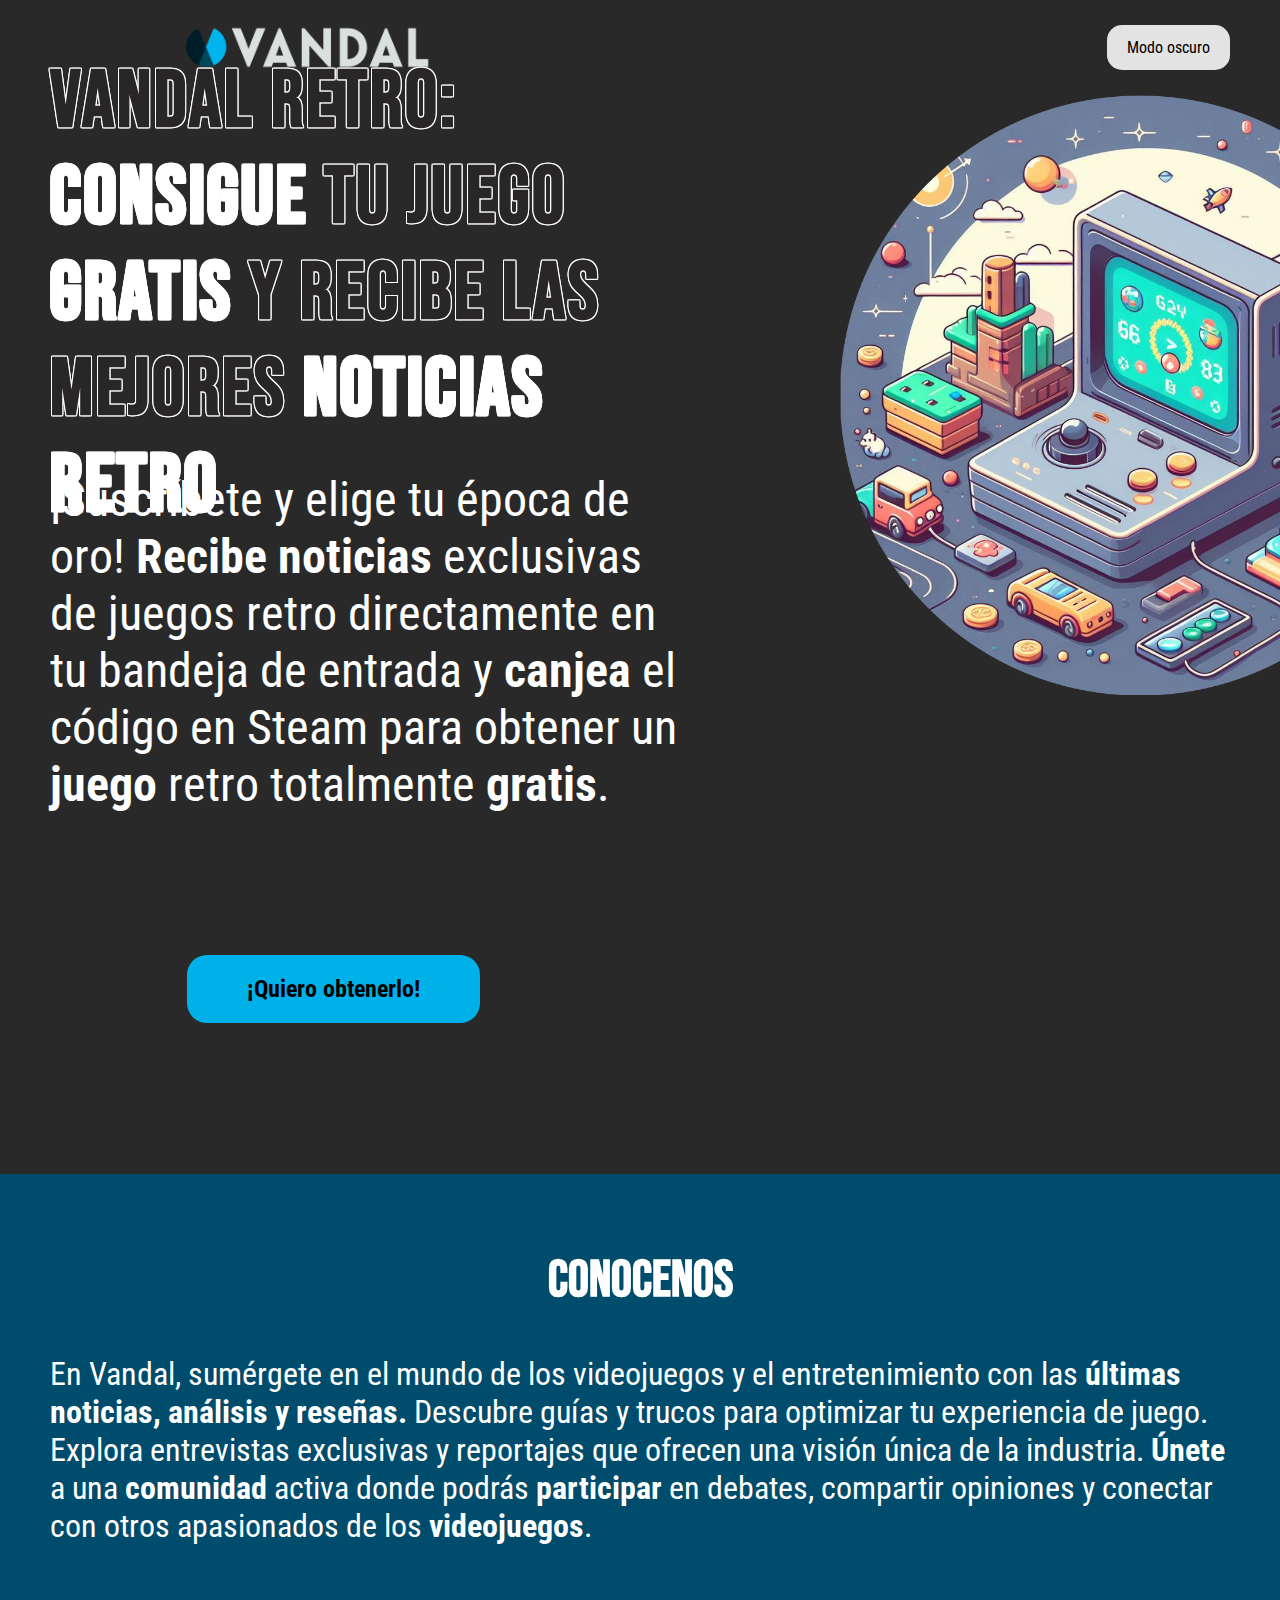
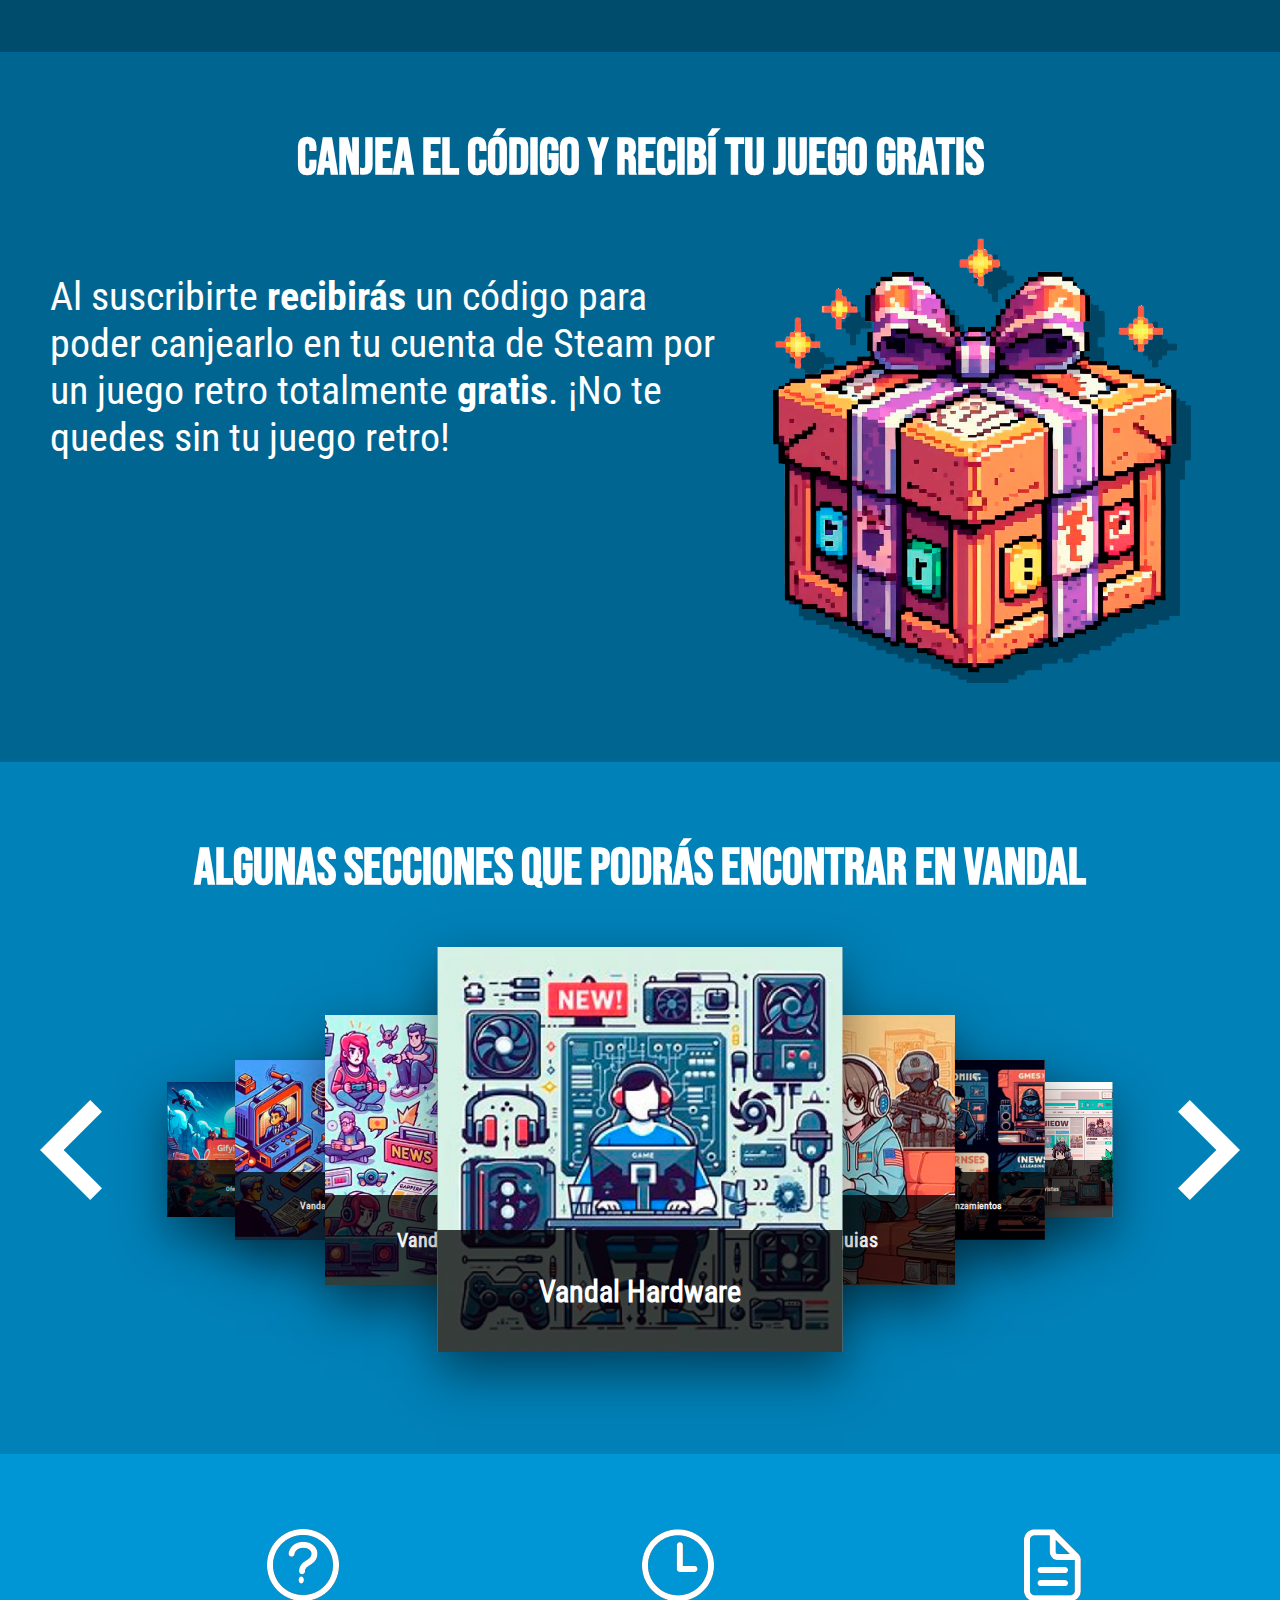
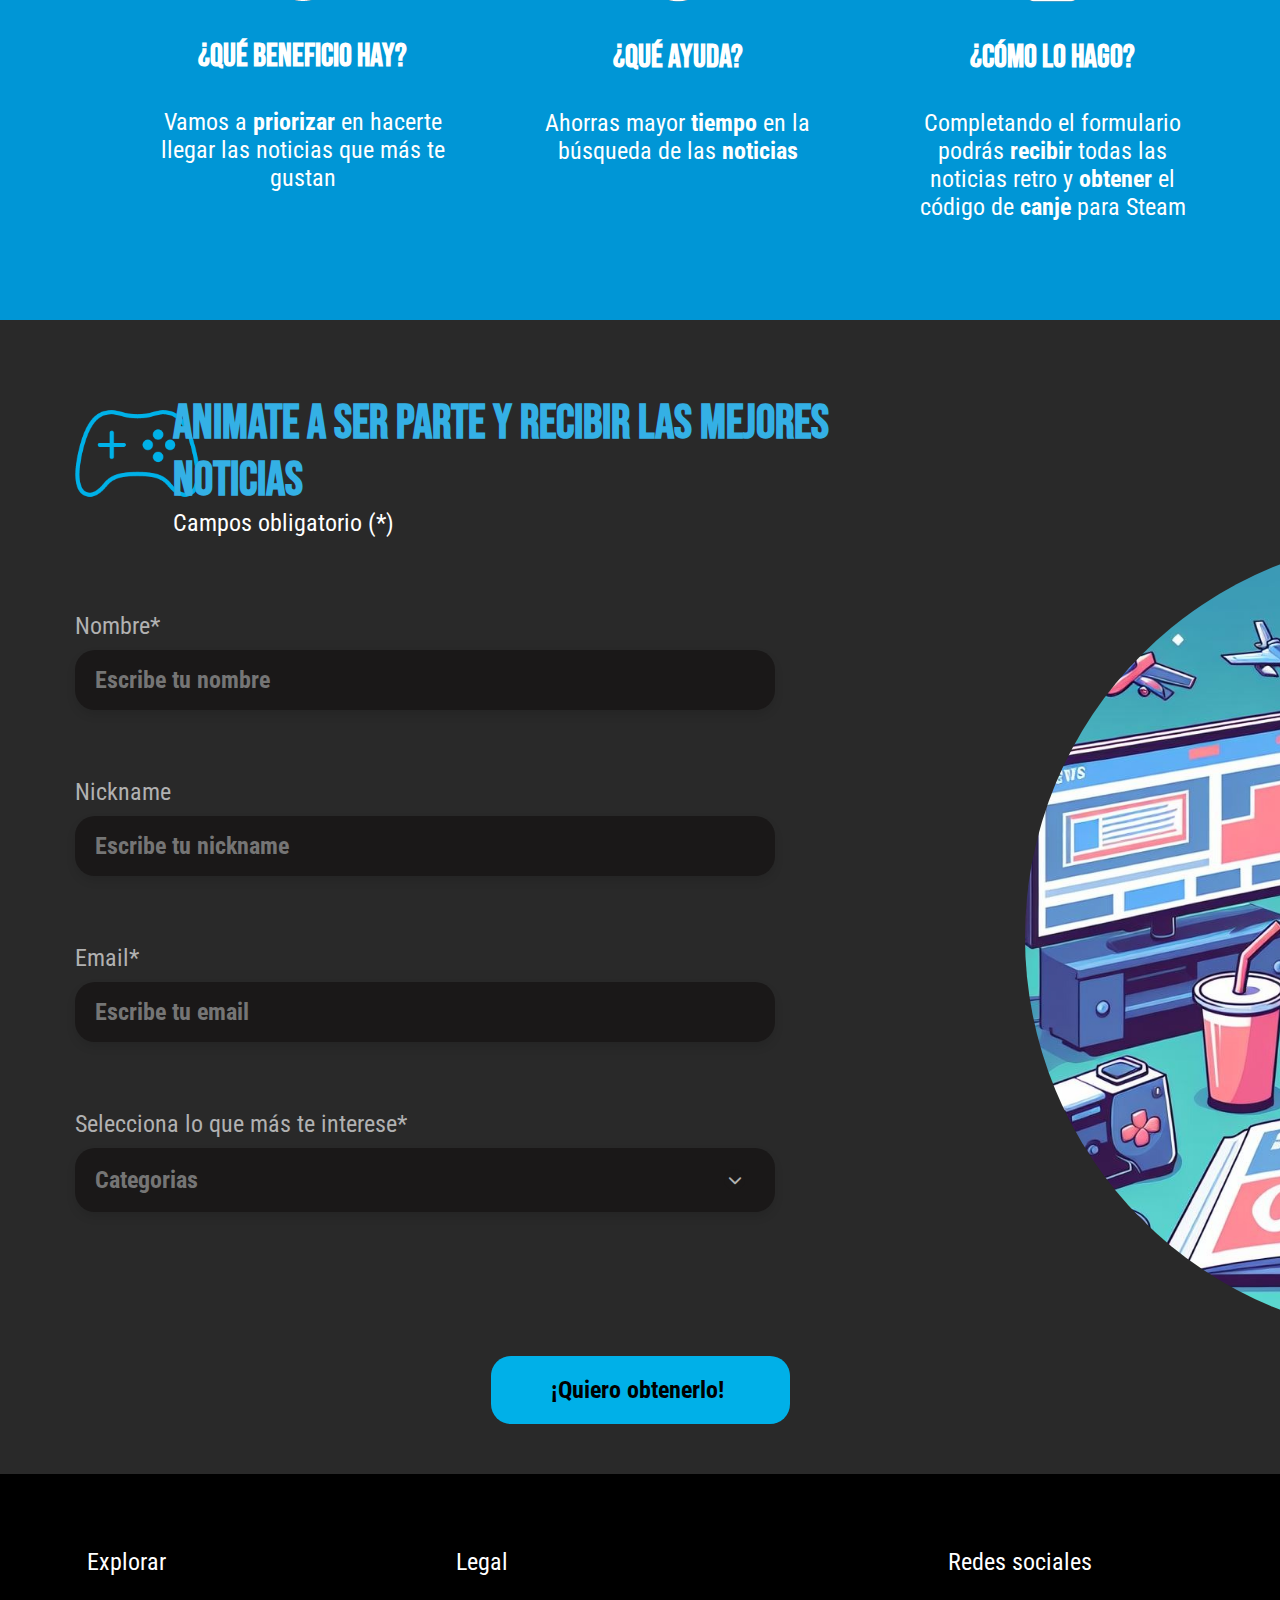
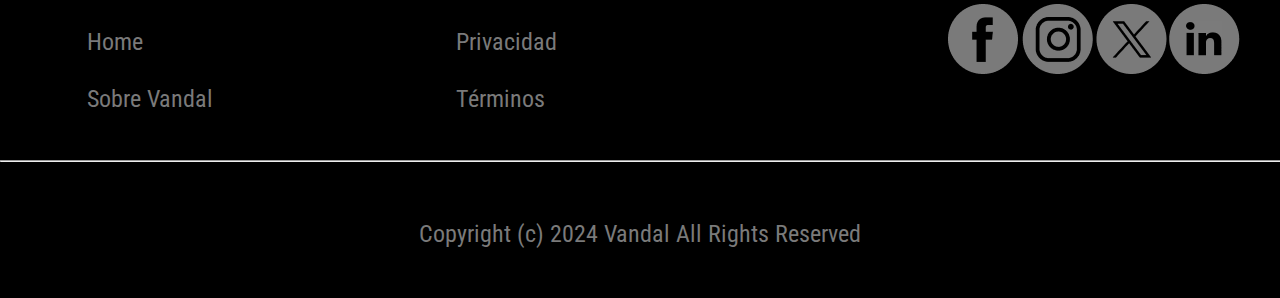
==== index.html @ fba0c43e "Vandal" ====
<!DOCTYPE html>
<html lang="es">

<head>
    <meta charset="UTF-8">
    <meta http-equiv="X-UA-Compatible" content="IE=edge">
    <meta name="viewport" content="width=device-width, initial-scale=1.0">
    <link rel="icon" type="image/png" sizes="16x16" href="imagenes/favicon-16x16.png">
    <title>Vandal</title>
    <link rel="stylesheet" href="estilos.css">
    <link rel="stylesheet" href="darkmode.css">
    <link rel="stylesheet" href="mobile.css">
    <link rel="stylesheet" href="https://cdnjs.cloudflare.com/ajax/libs/font-awesome/6.1.1/css/all.min.css">
</head>

<body class="darkmode" id="body">
    <section class="conteiner">
        <header class="header">
            <div class="imagen-header">
                <img id="imagen-header-mobile" width="250" src="imagenes/vandal.png" alt="">
                <img id="imagen-header-mobile-negativo" width="250" src="imagenes/vandal_negativo.png" alt="">
                <button id="bdark">Modo oscuro</button>
            </div>
        </header>
        <section class="inicio">
            <div class="grid-inicio">
                <h1 id="titulo">VANDAL RETRO: <span>CONSIGUE</span> TU JUEGO <span>GRATIS</span> Y RECIBE LAS MEJORES
                    <span>NOTICIAS RETRO</span></h1>
                <p id="subtitulo">¡Suscríbete y elige tu época de oro! <span>Recibe noticias</span> exclusivas de juegos
                    retro directamente en tu bandeja de entrada y <span>canjea</span> el código en Steam para obtener un
                    <span>juego</span> retro totalmente <span>gratis</span>.</p>
                <div class="imagen-inicio-mobile">
                    <img src="imagenes/inicio2.png" alt="">
                </div>
                <div class="boton-inicio" id="boton-uno">
                    <a href="#formulario">¡Quiero obtenerlo!</a>
                </div>
            </div>
            <div class="imagen-inicio">
                <img src="imagenes/inicio2.png" alt="">
            </div>
        </section>

        <section class="conocenos">
            <h2>CONOCENOS</h2>
            <P>En Vandal, sumérgete en el mundo de los videojuegos y el entretenimiento con las <span>últimas noticias,
                    análisis y reseñas.</span> Descubre guías y trucos para optimizar tu experiencia de juego. Explora
                entrevistas exclusivas y reportajes que ofrecen una visión única de la industria. <span>Únete</span> a
                una <span>comunidad</span> activa donde podrás <span>participar</span> en debates, compartir opiniones y
                conectar con otros apasionados de los <span>videojuegos</span>.</P>
        </section>

        <section class="codigo">
            <h2>CANJEA EL CÓDIGO Y RECIBÍ TU JUEGO GRATIS</h2>
            <div class="grid-codigo">
                <p id="texto">Al suscribirte <span>recibirás</span> un código para poder canjearlo en tu cuenta de Steam
                    por un juego retro totalmente <span>gratis</span>. ¡No te quedes sin tu juego retro!</p>
                <div id="imagen-regalo" class="imagen-regalo">
                    <img src="imagenes/regalo2.png" alt="">
                </div>
            </div>
        </section>

        <section class="carrusel">
            <h2>ALGUNAS SECCIONES QUE PODRÁS ENCONTRAR EN VANDAL</h2>
            <section class="secciones">
                <div class="carousel-container">
                    <img class="carousel-arrow" src="imagenes/left-arrow.svg" id="left-arrow" />
                    <div class="carousel" id="carousel" data-current-center="3">
                        <div class="carousel-card carousel-card-0" data-index="0">
                            <img src="imagenes/carrusel/imagen1.png" alt="" />
                            <h4>Vandal Retro</h4>
                        </div>
                        <div class="carousel-card carousel-card-1" data-index="1">
                            <img src="imagenes/carrusel/imagen2.png" alt="" />
                            <h4>Vandal Random</h4>
                        </div>
                        <div class="carousel-card carousel-card-2" data-index="2">
                            <img src="imagenes/carrusel/imagen3.png" alt="" />
                            <h4>Vandal Hardware</h4>
                        </div>
                        <div class="carousel-card carousel-card-3" data-index="3">
                            <img src="imagenes/carrusel/imagen4.png" alt="" />
                            <h4>Trucos y guias</h4>
                        </div>
                        <div class="carousel-card carousel-card-4" data-index="4">
                            <img src="imagenes/carrusel/imagen5.png" alt="" />
                            <h4>Proximos lanzamientos</h4>
                        </div>
                        <div class="carousel-card carousel-card-5" data-index="5">
                            <img src="imagenes/carrusel/imagen6.png" alt="" />
                            <h4>Entrevistas</h4>
                        </div>
                        <div class="carousel-card carousel-card-6" data-index="6">
                            <img src="imagenes/carrusel/imagen7.png" alt="" />
                            <h4>Ofertas</h4>
                        </div>
                    </div>
                    <img class="carousel-arrow" src="imagenes/right-arrow.svg" id="right-arrow" />
                </div>
            </section>
        </section>

        <section class="bullets">
            <div class="bullet">
                <img id="signo" src="imagenes/iconos/signo-de-pregunta.png" alt="">
                <img id="signodos" src="imagenes/iconos/signo-de-pregunta-w.png" alt="">
                <h3>¿Qué beneficio hay?</h3>
                <p>Vamos a <span>priorizar</span> en hacerte llegar las noticias que más te gustan</p>
            </div>
            <div class="bullet">
                <img id="reloj" src="imagenes/iconos/reloj.png" alt="">
                <img id="relojdos" src="imagenes/iconos/reloj-w.png" alt="">
                <h3>¿Qué ayuda?</h3>
                <p>Ahorras mayor <span>tiempo</span> en la búsqueda de las <span>noticias</span></p>
            </div>
            <div class="bullet">
                <img id="papel" src="imagenes/iconos/papel.png" alt="">
                <img id="papeldos" src="imagenes/iconos/papel-w.png" alt="">
                <h3>¿Cómo lo hago?</h3>
                <p>Completando el formulario podrás <span>recibir</span> todas las noticias retro y <span>obtener</span>
                    el código de <span>canje</span> para Steam</p>
            </div>
        </section>

        <section class="formulario" id="formulario">
            <div class="grid-formulario">
                <div id="joystick-img" class="imagen-joystick">
                    <img width="175" src="imagenes/iconos/joystick.png" alt="">
                </div>
                <div id="joystick-img-d" class="imagen-joystick">
                    <img width="175" src="imagenes/iconos/joystick-d.png" alt="">
                </div>
                <div id="textos" class="texto-form">
                    <h2>ANIMATE A SER PARTE Y RECIBIR LAS MEJORES NOTICIAS</h2>
                    <p>Campos obligatorio (*)</p>
                </div>
            </div>
            <div class="grid-formulario2">
                <div class="formularios">
                    <div class="campos-espacios">
                        <label class="textos-refe" for="nombre">Nombre*</label>
                        <br>
                        <input class="textos-campos" type="text" name="nombre" id="nombre"
                            placeholder="Escribe tu nombre">
                    </div>
                    <br>
                    <div class="campos-espacios">
                        <label class="textos-refe" for="nickname">Nickname</label>
                        <br>
                        <input class="textos-campos" type="text" name="nickname" id="nickname"
                            placeholder="Escribe tu nickname">
                    </div>
                    <br>
                    <div class="campos-espacios">
                        <label class="textos-refe" for="email">Email*</label>
                        <br>
                        <input class="textos-campos" type="email" name="email" id="email"
                            placeholder="Escribe tu email">
                    </div>
                    <br>
                    <div class="campos-espacios">
                        <label class="textos-refe" for="categoria">Selecciona lo que más te interese*</label>
                        <br>
                        <div class="container">
                            <div class="select-btn">
                                <span class="btn-text">Categorias</span>
                                <span class="arrow-dwn">
                                    <i class="fa-solid fa-chevron-down"></i>
                                </span>
                            </div>

                            <ul class="list-items">
                                <li class="item">
                                    <span class="checkbox">
                                        <i class="fa-solid fa-check check-icon"></i>
                                    </span>
                                    <span class="item-text">Vandal retro</span>
                                </li>
                                <li class="item">
                                    <span class="checkbox">
                                        <i class="fa-solid fa-check check-icon"></i>
                                    </span>
                                    <span class="item-text">Vandal random</span>
                                </li>
                                <li class="item">
                                    <span class="checkbox">
                                        <i class="fa-solid fa-check check-icon"></i>
                                    </span>
                                    <span class="item-text">Vandal ware</span>
                                </li>
                                <li class="item">
                                    <span class="checkbox">
                                        <i class="fa-solid fa-check check-icon"></i>
                                    </span>
                                    <span class="item-text">Entrevistas</span>
                                </li>
                                <li class="item">
                                    <span class="checkbox">
                                        <i class="fa-solid fa-check check-icon"></i>
                                    </span>
                                    <span class="item-text">Trucos y guias</span>
                                </li>
                                <li class="item">
                                    <span class="checkbox">
                                        <i class="fa-solid fa-check check-icon"></i>
                                    </span>
                                    <span class="item-text">Ofertas</span>
                                </li>
                                <li class="item" id="ultimo">
                                    <span class="checkbox">
                                        <i class="fa-solid fa-check check-icon"></i>
                                    </span>
                                    <span class="item-text">Proximos lanzamientos</span>
                                </li>
                            </ul>
                        </div>
                    </div>
                </div>
                <div class="imagen-formulario">
                    <img width="800" src="imagenes/formulario.jpeg" alt="">
                </div>
            </div>
            <section class="feedback">
                <div class="boton2">
                    <input type="submit" value="¡Quiero obtenerlo! " id="boton-enviar">
                </div>
                <div class="container-modal oculto" id="feedback">
                    <div class="content-modal">
                        <div class="imagen-cartel">
                            <img src="imagenes/tilde.png" alt="">
                        </div>
                        <h2>¡<span id="nickname-placeholder"></span> has alcanzado el próximo nivel!</h2>
                        <p>Hemos registrado tu suscripción a <span id="email-placeholder"></span>.<br>Pronto recibirás
                            tu código del juego para Steam.</p>
                        <div class="btn-cerrar" id="boton-volver">
                            <label>Volver</label>
                        </div>
                    </div>
                </div>
            </section>
        </section>

        <footer class="footer">
            <div class="grid-footer">
                <p class="color-claro" id="text1">Explorar</p>
                <p class="color-oscuro" id="text2">Home</p>
                <p class="color-oscuro" id="text3">Sobre Vandal</p>
                <p class="color-claro" id="text4">Legal</p>
                <p class="color-oscuro" id="text5">Privacidad</p>
                <p class="color-oscuro" id="text6">Términos</p>
                <p class="color-claro" id="text7">Redes sociales</p>
                <img id="imagen1" src="imagenes/iconos/facebook.png" alt="">
                <img id="imagen2" src="imagenes/iconos/instagram.png" alt="">
                <img id="imagen3" src="imagenes/iconos/twitter.png" alt="">
                <img id="imagen4" src="imagenes/iconos/linkedin.png" alt="">
            </div>
            <hr>
            <p class="color-oscuro" id="copyright">Copyright (c) 2024 Vandal All Rights Reserved</p>
        </footer>
    </section>
    <script>
        const bdark = document.querySelector('#bdark');
        const body = document.querySelector('body');

        load();

        bdark.addEventListener('click', e => {
            body.classList.toggle('darkmode');
            store(body.classList.contains('darkmode'));
        });

        function load() {
            const darkmode = localStorage.getItem('darkmode');

            if (!darkmode) {
                store('false');
            } else if (darkmode == 'true') {
                body.classList.add('darkmode');
            }
        }

        function store(value) {
            localStorage.setItem('darkmode', value);
        }
    </script>
    <script src="script.js"></script>
</body>

</html>
---- estilos.css ----
@font-face {
    font-family: "Bebas";
    src: url("fuentes/BebasNeue/BebasNeue-Regular.ttf");
    font-weight: normal;
}

@font-face {
    font-family: "RobotoRegular";
    src: url("fuentes/RobotoCondensed/RobotoCondensed-Regular.ttf");
    font-weight: normal;
}

@font-face {
    font-family: "RobotoBold";
    src: url("fuentes/RobotoCondensed/RobotoCondensed-Bold.ttf");
    font-weight: normal;
}

/*------------------ BODY ------------------*/ 

html {
    scroll-behavior: smooth;
}

h1, h2, h3, p {
    color: #292627;
}

h1, h2, h3 {
    font-family: Bebas;
}

p, a {
    font-family: RobotoRegular;
}

body {
    margin: 0;
}

span {
    color: #292627;
}

hr {
    width: 1500px;
    color: #7A7A7A;
}

.scroll {
    height: 100%;
    overflow-y: hidden;
 }

/*------------------ HEADER ------------------*/ 

.header {
    background-color: #e3e3e3;
}


.imagen-header {
    padding-top: 25px;
    padding-bottom: 25px;
    display: flex;
    justify-content: end;
}

#imagen-header-mobile-negativo {
    display: none;
}

#bdark{
    color: white;
    font-family: RobotoRegular;
    font-size: 1em;
    margin-left: 675px;
    margin-right: 50px;
    background-color: #4d4d4d;
    text-decoration: none;
    border: none;
    border-radius: 15px;
    padding-left: 20px;
    padding-right: 20px;
    cursor: pointer;
    transition: background-color 0.5s;
}

#bdark:hover {
    background-color: rgb(128, 128, 128)
}

/*------------------ INICIO ------------------*/ 

.inicio {
    background-color: #e3e3e3;
    display: flex;
}

.grid-inicio {
    display: grid;
    margin-left: 50px;
    margin-top: 25px;
    grid-template-columns: 100%;
    grid-template-rows: 33% 33% 33%;
    grid-template-areas: 
    "titulo"
    "subtitulo"
    "boton";
}

.grid-inicio h1 {
    font-size: 5em;
    color:#e3e3e3;
    letter-spacing: 3px;
    text-shadow:
    -1.5px -1.5px 0 #292627,
     0   -1.5px 0 #292627,
     1.5px -1.5px 0 #292627,
     1.5px  0   0 #292627,
     1.5px  1.5px 0 #292627,
     0    1.5px 0 #292627,
    -1.5px  1.5px 0 #292627,
    -1.5px  0   0 #292627;
}

.grid-inicio p {
    font-size: 3em;
}

#titulo {
    grid-area: titulo;
    align-self: center;
}

#subtitulo {
    grid-area: subtitulo;
    align-self: center;
}

#subtitulo span {
    font-family: robotoBold;
}

#boton-uno {
    grid-area: boton;
    justify-self: end;
    align-self: center;
}

.imagen-inicio-mobile {
    display: none;
    justify-content: end;
}

.imagen-inicio-mobile img {
    width: 600px;
    height: 600px;
}

.imagen-inicio {
    display: flex;
    justify-content: end;
}

.imagen-inicio img {
    width: 600px;
    height: 600px;
}

.boton-inicio {
    padding-right: 200px;
}

.boton-inicio :hover {
    background-color: #00c3ff;
}

.boton-inicio a{
    transition: background-color 0.5s;
    text-decoration: none;
    color: #1A1818;
    background-color: #00B0E8;
    padding-left: 60px;
    padding-top: 20px;
    padding-bottom: 20px;
    padding-right: 60px;
    border-radius: 20px;
    font-family: RobotoBold;
    font-size: 1.50em;
}

/*------------------ CONOCENOS ------------------*/ 

.conocenos {
    background-color: #BBDCEB;
    padding-top: 75px;
    padding-bottom: 75px;
}

.conocenos h2 {
    text-align: center;
    font-size: 3.25em;
    margin-top: 0;
}

.conocenos p {
    font-size: 2em;
    padding-left: 50px;
    padding-right: 50px;
}

.conocenos span {
    font-family: RobotoBold;
}

/*------------------ CODIGO ------------------*/ 

.codigo {
    background-color: #93D2ED;
    padding-top: 75px;
    padding-bottom: 75px;
}

.codigo h2 {
    text-align: center;
    font-size: 3.25em;
    margin-top: 0;
}

.grid-codigo {
    display: grid;
    margin-left: 50px;
    margin-top: 25px;
    grid-template-columns: 55% 40%;
    grid-template-rows: 100%;
    grid-template-areas: 
    "texto imagen";
}

.codigo p {
    font-size: 2.5em;
}

#texto {
    grid-area: texto;
}

#texto span {
    font-family: RobotoBold;
}

#imagen-regalo {
    grid-area: imagen;
    justify-self: center;
}

.imagen-regalo img {
    width: 450px;
    height: 450px;
}

/*------------------ CARRUSEL ------------------*/ 

.carrusel {
    background-color: #66C4EC;
    padding-top: 75px;
    padding-bottom: 75px;
    height: 542px;
}

.carrusel h2 {
    text-align: center;
    font-size: 3.25em;
    margin-top: 0;
    margin-bottom: 0;
}

.secciones {
    margin-top: 200px;
    margin-bottom: 250px;
    text-align: center;
    line-height: 25px;
    color: white;
    display: flex;
    justify-content: center;
}
  
.carousel-container {
    display: grid;
    grid-template-columns: 150px 900px 150px;
    grid-template-rows: 100px;
    align-items: center;
    justify-content: center;
    width: 50%;
}

#left-arrow{
    justify-self: start;
    filter: invert(90%) sepia(0%) saturate(780%) hue-rotate(117deg) brightness(96%) contrast(88%);
}

#right-arrow{
    justify-self: end;
    filter: invert(90%) sepia(0%) saturate(780%) hue-rotate(117deg) brightness(96%) contrast(88%);
}
  
.carousel {
    position: relative;
    display: flex;
    align-items: center;
    height: 100px;
    width: 100%;
}
.carousel-arrow {
    height: 100%;
    padding: 2rem 0;
}

.carousel-card {
    box-shadow: 0 20px 50px rgba(0, 0, 0, 0.5);
    font-family: RobotoRegular;
    position: absolute;
    display: flex;
    flex-direction: column;
    transition: 500ms;
    background-color: rgba(0, 0, 0, 0.5);
    color: white;
    font-size: 0.6rem;
    transform: translateX(-50%);
}

.carousel-card h4 {
    position: absolute;
    margin: 0;
    font-size: 2.5em;
    background-color: rgba(0, 0, 0, 0.75);
    bottom: 0%;
    width: 100%;
    padding-top: 12%;
    padding-bottom: 12%;
}

.carousel-card > div {
    padding: 0.4rem;
  }
  
.carousel-card-0 {
    width: 20%;
    z-index: 1;
    left: 15%;
    font-size: 0.25em;
}

.carousel-card-1 {
    width: 30%;
    z-index: 2;
    left: 30%;
    font-size: 0.5em;
}
.carousel-card-2 {
    width: 45%;
    z-index: 3;
    left: 50%;
    font-size: 0.75em;
}
.carousel-card-3 {
    width: 30%;
    z-index: 2;
    left: 70%;
    font-size: 0.5em;
}
.carousel-card-4 {
    width: 20%;
    z-index: 1;
    left: 85%;
    font-size: 0.25em;
}

.carousel-card-5 {
    width: 15%;
    z-index: 0;
    left: 95%;
    font-size: 0.15em;
}

.carousel-card-6 {
    width: 15%;
    z-index: 0;
    left: 5%;
    font-size: 0.15em;
}

/*------------------ BULLETS ------------------*/ 

.bullets {
    padding-top: 75px;
    padding-bottom: 75px;
    background-color: #34B0E5;
    display: flex;
    justify-content: center;
}

.bullet {
    padding-left: 75px;
    text-align: center;
    width: 300px;
}

.bullet span {
    font-family: RobotoBold;
}

#signodos {
    display: none;
}

#relojdos {
    display: none;
}

#papeldos {
    display: none;
}

.bullet h3 {
    font-size: 2em;
}

.bullet p {
    font-size: 1.5em;
}

/*------------------ FORMULARIO ------------------*/ 

.formulario {
    background-color: #e3e3e3;
}

.grid-formulario {
    display: grid;
    padding-left: 50px;
    padding-top: 75px;
    grid-template-columns: 10% 60%;
    grid-template-rows: 100%;
    grid-template-areas: 
    "joystick textos";
}

#joystick-img {
    grid-area: joystick;
    justify-self: center;
    align-self: center;
}

#joystick-img-d {
    display: none;
}

#textos {
    grid-area: textos;
    align-self: center;
}

.texto-form h2 {
    color: #1A5670;
    font-size: 3em;
    margin-bottom: 0;
    margin-top: 0;
}

.texto-form p {
    font-size: 1.5em;
    margin-top: 0;
    padding-top: 0;
    margin-bottom: 0;
}

.formularios {
    padding-top: 75px;
    padding-left: 75px;
}

.grid-formulario2 {
    display: flex;

}

.textos-refe {
    font-family: RobotoRegular;   
}

.campos-espacios {
    margin-bottom: 50px;
    font-size: 1.5em;
}

input[type="text"] {
    color: #7A7A7A;
    background-color: #D9D9D9;
    border: none;
    border-radius: 20px;
    padding: 10px;
    margin-top: 10px;
    font-family: RobotoBold;
    width: 700px;
    height: 60px;
    font-size: 0.25in;
    box-shadow: 0 5px 10px rgba(0, 0, 0, 0.1);
    padding-left: 20px;
    -webkit-box-sizing: border-box; /* Safari/Chrome, other WebKit */
    -moz-box-sizing: border-box;    /* Firefox, other Gecko */
    box-sizing: border-box;         /* Opera/IE 8+ */
}

input[type="email"] {
    color: #7A7A7A;
    background-color: #D9D9D9;
    border: none;
    border-radius: 20px;
    padding: 10px;
    margin-top: 10px;
    font-family: RobotoBold;
    width: 700px;
    height: 60px;
    font-size: 0.25in;
    box-shadow: 0 5px 10px rgba(0, 0, 0, 0.1);
    padding-left: 20px;
    -webkit-box-sizing: border-box; /* Safari/Chrome, other WebKit */
    -moz-box-sizing: border-box;    /* Firefox, other Gecko */
    box-sizing: border-box;         /* Opera/IE 8+ */
}

/*------------------ DROPBOX ------------------*/ 

.container{
    position: relative;
    margin: 10px auto 30px;
}

.select-btn{
    display: flex;
    height: 64px;
    align-items: center;
    justify-content: space-between;
    padding-left: 20px;
    padding-right: 30px;
    border-radius: 20px;
    cursor: pointer;
    background-color: #D9D9D9;
    box-shadow: 0 5px 10px rgba(0, 0, 0, 0.1);
}

.select-btn .btn-text{
    font-size: 0.25in;
    font-weight: 400;
    color: #757575;
    font-family: RobotoBold;
}

.select-btn .arrow-dwn{
    display: flex;
    height: 21px;
    width: 21px;
    color: #fff;
    font-size: 14px;
    border-radius: 50%;
    color: black;
    background: #D9D9D9;
    align-items: center;
    justify-content: center;
    transition: 0.3s;
}

.select-btn.open .arrow-dwn{
    transform: rotate(-180deg);
}

.list-items{
    position: relative;
    margin-top: 15px;
    border-radius: 15px;
    padding: 16px;
    background-color: #D9D9D9;
    box-shadow: 0 5px 10px rgba(0, 0, 0, 0.1);
    display: none;
}

.select-btn.open ~ .list-items{
    display:block;
}

.list-items .item{
    display: flex;
    align-items: center;
    list-style: none;
    height: 50px;
    cursor: pointer;
    transition: 0.3s;
    padding: 0 15px;
    padding-top: 7px;
    padding-bottom: 7px;
    border-radius: 8px;
}

.list-items .item:hover{
    background-color: #b9b9b9;
}

.item .item-text{
    font-size: 0.25in;
    font-weight: 400;
    color: #757575;
    font-family: RobotoBold;
}

.item .checkbox{
    display: flex;
    align-items: center;
    justify-content: center;
    height: 16px;
    width: 16px;
    border-radius: 4px;
    margin-right: 12px;
    border: 2px solid #757575;
    transition: all 0.3s ease-in-out;
}

.item.checked .checkbox{
    background-color: #34B0E5;
    border-color: #34B0E5;
}

.checkbox .check-icon{
    color: #ffffff;
    font-size: 11px;
    transform: scale(0);
    transition: all 0.2s ease-in-out;
}

.item.checked .check-icon{
    transform: scale(1);
}

/*------------------ FIN DEL DROPBOX ------------------*/ 

.imagen-formulario {
    padding-left: 250px;
}

.imagen-formulario img {
    border-radius: 50%;
}

.boton2 {
    padding-top: 15px;
    padding-bottom: 50px;
    text-align: center;
}

#boton-enviar {
    cursor: pointer;
    text-decoration: none;
    background-color: #00B0E8;
    color: #1A1818;
    padding-left: 60px;
    padding-top: 20px;
    padding-bottom: 20px;
    padding-right: 60px;
    border-radius: 20px;
    font-family: RobotoBold;
    font-size: 1.50em;
    border: none;
    transition: background-color 0.5s;
}

.feedback p {
    color: #1A1818;
}

.boton-modal label:hover{
    background-color: #00c3ff;
}

.oculto {
    display: none;
}

.visible {
    display: flex;
}

.container-modal{
    width: 100%;
    height: 100vh;
    position: fixed;
    top: 0; left: 0;
    background-color: rgba(0, 0, 0, 0.8);
    justify-content: center;
    align-items: center;
    z-index: 100;
}

.imagen-cartel {
    display: flex;
    justify-content: center;
    background-color: #93D2ED;
    margin: 0;
    padding-top: 40px;
    padding-bottom: 40px;
    border-radius: 15px 15px 0px 0px;
}

.imagen-cartel img {
    width: 100px;
}

.content-modal{
    width: 100%;
    max-width: 475px;
    background-color: #fff;
    border-radius: 15px;
}

.content-modal h2{
    color: #1A5670;
    margin-bottom: 15px;
    text-align: center;
    font-family: RobotoRegular;
    font-size: 1.5em;
}

.content-modal p{
    padding-bottom: 15px;
    margin-top: 0;
    text-align: center;
    font-family: RobotoRegular;
    font-size: 1.1em;
}

#email-placeholder {
    font-family: RobotoBold;
}

.content-modal .btn-cerrar{
    width: 100%;
    margin-top: 15px;
    display: flex;
    justify-content: center;
}

.content-modal .btn-cerrar label{
    cursor: pointer;
    text-decoration: none;
    background-color: #00B0E8;
    color: #1A1818;
    padding-left: 80px;
    padding-top: 10px;
    padding-bottom: 10px;
    padding-right: 80px;
    border-radius: 15px;
    margin-bottom: 20px;
    font-family: RobotoBold;
    font-size: 1.25em;
    border: none;
    transition: background-color 0.5s;
}

.content-modal .btn-cerrar label:hover{
    background-color:#00c3ff;
}

.cerrar-modal{
    width:100%;
    height: 100vh;
    position: absolute;
    top:0; left: 0;
    z-index: -1;
}

.btn-cerrar {
    font-family: RobotoRegular;
}

#nickname-placeholder {
    color: #1A5670;
}

/*------------------ FOOTER ------------------*/ 

.footer {
    background-color: black;
    padding-top: 50px;
}

.grid-footer {
    padding-left: 50px;
    display: grid;
    grid-template-columns: 30% 40% 6% 6% 6% 6%;
    grid-template-rows: 35% 25% 25%;
    justify-content: center;
    align-content: start;
    grid-template-areas: 
    "text1 text4 text7 text7 . ."
    "text2 text5 imagen1 imagen2 imagen3 imagen4"
    "text3 text6 imagen1 imagen2 imagen3 imagen4";
}

#text1 {
    grid-area: text1;
}

#text2 {
    grid-area: text2;
}

#text3 {
    grid-area: text3;
}

#text4 {
    grid-area: text4;
}

#text5 {
    grid-area: text5;
}

#text6 {
    grid-area: text6;
}

#text7 {
    grid-area: text7;
}

#imagen1 {
    grid-area: imagen1;
    cursor: pointer;
}

#imagen2 {
    grid-area: imagen2;
    cursor: pointer;
}

#imagen3 {
    grid-area: imagen3;
    cursor: pointer;
}

#imagen4 {
    grid-area: imagen4;
    cursor: pointer;
}

.color-claro {
    color: white;
    font-size: 1.5em;
}

.color-oscuro {
    color: #7A7A7A;
    font-size: 1.5em;
}


#copyright {
    text-align: center;
    padding-top: 50px;
    padding-bottom: 50px;
    margin: 0;
    font-size: 1.5em;
}

input:-webkit-autofill,input:-webkit-autofill:hover, input:-webkit-autofill:focus, input:-webkit-autofill:active{
    -webkit-text-fill-color: #7A7A7A;
    transition: background-color 5000s ease-in-out 0s;
}
---- darkmode.css ----
/*---------------------------- DARKMODE ----------------------------*/ 
/*------------------ HEADER ------------------*/ 

.darkmode header{
    background-color: #292929;
}

.darkmode #bdark{
    color: black;
    background-color: rgb(227, 227, 227);
}

.darkmode #bdark:hover {
    background-color: rgb(173, 173, 173);
}

.darkmode #imagen-header-mobile {
    display: none;
}

.darkmode #imagen-header-mobile-negativo {
    display: block;
}

/*------------------ INICIO ------------------*/ 

.darkmode .inicio {
    background-color: #292929;
}

.darkmode .boton-inicio a{
    background-color: #00B0E8;
    color: black;
}

.darkmode .grid-inicio h1 {
    color: #292627;
    text-shadow:
    -1.25px -1.25px 0 white,
     0   -1.25px 0 white,
     1.25px -1.25px 0 white,
     1.25px  0   0 white,
     1.25px  1.25px 0 white,
     0    1.25px 0 white,
    -1.25px  1.25px 0 white,
    -1.25px  0   0 white;
}

.darkmode .boton-inicio :hover {
    background-color: #00c3ff;
}

.darkmode .grid-inicio p {
    color: white;
}

.darkmode span {
    color: white;
}

/*------------------ CONOCENOS ------------------*/ 

.darkmode .conocenos {
    background-color: #004C6C;
}

.darkmode .conocenos h2{
    color: white;
}

.darkmode .conocenos p{
    color: white;
}

/*------------------ CODIGO ------------------*/ 

.darkmode .codigo {
    background-color: #006590;
}

.darkmode .codigo h2{
    color: white;
}

.darkmode .codigo p{
    color: white;
}

/*------------------ CARRUSEL ------------------*/ 

.darkmode .carrusel {
    background-color: #0081B8;
}

.darkmode .carrusel h2{
    color: white;
}

.darkmode .carrusel p{
    color: white;
}

.darkmode #left-arrow {
    filter: invert(0%) sepia(0%) saturate(1%) hue-rotate(14deg) brightness(104%) contrast(101%);
}

.darkmode #right-arrow {
    filter: invert(0%) sepia(0%) saturate(1%) hue-rotate(14deg) brightness(104%) contrast(101%);
}

/*------------------ BULLETS ------------------*/ 

.darkmode .bullets {
    background-color: #0096D6;
}

.darkmode .bullet {
    text-align: center;
}

.darkmode #signodos {
    display: inline;
}

.darkmode #relojdos {
    display: inline;
}

.darkmode #papeldos {
    display: inline;
}

.darkmode #signo {
    display: none;
}

.darkmode #reloj {
    display: none;
}

.darkmode #papel {
    display: none;
}

.darkmode .bullets h3{
    color: white;
}

.darkmode .bullets p{
    color: white;
}

/*------------------ FORMULARIO ------------------*/ 

.darkmode .formulario {
    background-color: #292929;
}

.darkmode #joystick-img {
    display: none;
}

.darkmode #joystick-img-d {
    display: inline;
}

.darkmode .textos-refe {
    color: #B1B1B1;
}

.darkmode input[type="text"] {
    color: #B1B1B1;
    background-color: #1A1818;
}

.darkmode input[type="email"] {
    color: #B1B1B1;
    background-color: #1A1818;
}

.darkmode #boton-enviar {
    background-color: #00B0E8;
    color: black;
}

.darkmode .texto-form h2{
    color: #34B0E5;
}

.darkmode .texto-form p{
    color: white;
}

.darkmode #boton-enviar:hover {
    background-color: #00c3ff;
}

.darkmode .select-btn {
    background-color: #1A1818;
}

.darkmode .select-btn .arrow-dwn {
        background: #1A1818;
}

.darkmode .list-items {
    background-color: #1A1818;
}

.darkmode .list-items .item:hover{
    background-color: #141313;
}

.darkmode .select-btn .arrow-dwn {
    color: #B1B1B1;
}

.darkmode .content-modal {
    background-color: #292929;
}

.darkmode .content-modal h2 {
    color: #00B0E8;
}

.darkmode .feedback p {
    color: white;
}

.darkmode #nickname-placeholder {
    color: #00B0E8;
}

.darkmode input:-webkit-autofill,input:-webkit-autofill:hover, input:-webkit-autofill:focus, input:-webkit-autofill:active{
    -webkit-text-fill-color: #B1B1B1;
    transition: background-color 5000s ease-in-out 0s;
}
---- mobile.css ----
/*------------------ MOBILE ------------------*/ 

@media screen and (max-width: 768px){

    /*------------------ HEADER ------------------*/ 

    .imagen-header img {
        width: 150px;
    }

    #bdark {
        margin-left: 10px;
        margin-right: 10px;
        font-size: 0.75em;
        padding-left: 15px;
        padding-right: 15px;
    }

    /*------------------ INICIO ------------------*/ 

    .inicio {
        display: block;
    }

    .grid-inicio {
        margin-top: 0;
        display: block;
        margin-left: 0;
    }

    .grid-inicio h1 {
        padding-left: 20px;
        padding-right: 20px;
        text-align: center;
        margin: 0;
        font-size: 1.75em;
        text-shadow:
        -0.6px -0.6px 0 #292627,
         0   -0.6px 0 #292627,
         0.6px -0.6px 0 #292627,
         0.6px  0   0 #292627,
         0.6px  0.6px 0 #292627,
         0    0.6px 0 #292627,
        -0.6px  0.6px 0 #292627,
        -0.6px  0   0 #292627;
    }

    .darkmode #titulo {
        text-shadow:
        -0.3px -0.3px 0 white,
         0   -0.3px 0 white,
         0.3px -0.3px 0 white,
         0.3px  0   0 white,
         0.3px  0.3px 0 white,
         0    0.3px 0 white,
        -0.3px  0.3px 0 white,
        -0.3px  0   0 white;
    }

    .grid-inicio p {
        padding-top: 20px;
        font-size: 1em;
        padding-left: 40px;
        padding-right: 40px;
    }

    .imagen-inicio {
        display: none;
    }

    .imagen-inicio-mobile {
        display: flex;
        justify-content: end;
    }

    .imagen-inicio-mobile img {
        width: 275px;
        height: 275px;
    }

    .boton-inicio {
        padding-bottom: 60px;
        padding-right: 0;
        padding-top: 40px;
        text-align: center;
    }
    
    .boton-inicio a{
        padding-left: 50px;
        padding-top: 15px;
        padding-bottom: 15px;
        padding-right: 50px;
        border-radius: 20px;
        font-size: 1em;
    }

    /*------------------ CONOCENOS ------------------*/ 

    .conocenos {
        padding-top: 30px;
        padding-bottom: 30px;
    }
    
    .conocenos h2 {
        font-size: 2.25em;
    }

    .conocenos p {
        font-size: 1.1em;
        padding-left: 20px;
        padding-right: 20px;
    }

    /*------------------ CODIGO ------------------*/ 

    .grid-codigo {
        display: block;
        margin-left: 20px;
        margin-right: 20px;
    }

    .codigo {
        padding-top: 40px;
        padding-bottom: 40px;
    }

    .codigo h2{
        font-size: 2em;
        padding-left: 20px;
        padding-right: 20px;
    }

    .codigo p {
        font-size: 1.25em;
    }

    .imagen-regalo {
        display: flex;
        justify-content: center;
    }

    .imagen-regalo img {
        width: 250px;
        height: 250px;
    }

    /*------------------ CARRUSEL ------------------*/ 

    .carrusel {
        height: 291px;
    }

    .carrusel h2 {
        font-size: 2.25em;
        padding-left: 25px;
        padding-right: 25px;
    }

    .carousel-container {
        grid-template-columns: 20px 300px 20px;
    }

    .secciones {
        margin-top: 50px;
        margin-bottom: 0px;
    }

    .carousel {
        height: 300px;
    }

    .carousel-arrow {
        justify-self: center;
        height: 30px;
    }

    .carousel-card {
        transition: 0ms;
    }

    .carousel-card h4 {
        padding-top: 6%;
        padding-bottom: 6%;
        font-size: 0.5em;
        line-height: 1.25em;
        box-shadow: 10px 1px 1000px 1px rgba(0, 0, 0, 0.5);
    }

    .carousel-card-0 {
        font-size: 0.5em;
        display: none;
    }

      .carousel-card-1 {
        font-size: 1em;
        left: 20%;
    }

    .carousel-card-2 {
        font-size: 1.5em;
    }

    .carousel-card-3 {
        font-size: 1em;
        left: 80%;
    }

    .carousel-card-4 {
        font-size: 0.5em;
        display: none;
    }

    .carousel-card-5 {
        font-size: 0.5em;
        display: none;
    }

    .carousel-card-6 {
        font-size: 0.5em;
        display: none;
    }

    /*------------------ BULLETS ------------------*/ 

    .bullets {
        display: block;
        padding-top: 40px;
        padding-bottom: 70px;
    }

    .bullet {
        width: 250px;
        padding-left: 55px;
        padding-top: 50px;
    }

    .bullet h3 {
        padding-top: 20px;
        margin: 5px;
        font-size: 1.75em;
    }

    .bullet p {
        margin: 5px;
        font-size: 1.25em;
    }

    /*------------------ FORMULARIO ------------------*/ 

    .grid-formulario {
        display: grid;
        padding-left: 0px;
        padding-top: 30px;
        grid-template-columns: 30% 70%;
        grid-template-rows: 100%;
        grid-template-areas: 
        "joystick textos";
    }

    .imagen-joystick img{
        width: 100px;
    }

    .texto-form h2{
        font-size: 1.25em;
    }

    .texto-form p{
        font-size: 1em;
    }

    .campos-espacios {
        padding-left: 20px;
        padding-right: 20px;
        margin-bottom: 20px;
    }

    .formularios {
        padding-left: 0;
        padding-top: 40px;
    }

    .campos-espacios {
        font-size: 1em;
    }

    input[type="text"] {
        width: 320px;
        font-size: 1em;
        height: 30px;
        border-radius: 10px;
    }
    
    input[type="email"] {
        width: 320px;
        font-size: 1em;
        height: 30px;
        border-radius: 10px;
    }

    .imagen-formulario {
        display: none;
    }

    .select-btn {
        height: 30px;
        border-radius: 10px;
        padding-right: 15px;
    }

    .select-btn .btn-text {
        font-size: 1em;
    }

    .list-items .item {
        height: 30px;
        padding-left: 0px;
        padding-right: 5px;
    }

    .item .item-text {
        font-size: 1em;
    }

    .item .checkbox {
        width: 10px;
        height: 10px;
    }

    #boton-enviar {
        padding-left: 50px;
        padding-top: 15px;
        padding-bottom: 15px;
        padding-right: 50px;
        border-radius: 20px;
        font-size: 1em;
    }

    .grid-formulario2 {
        display: block;
    }

    .content-modal {
        width: 95%;
    }

    .content-modal h2 {
        width: 325px;
        padding-left: 10px;
        font-size: 1.30em;
    }

    .content-modal p {
        width: 325px;
        padding-left: 10px;
        font-size: 0.80em;
    }

    /*------------------ FOOTER ------------------*/ 

    .grid-footer {
        padding-left: 0px;
        font-size: 0.1in;
        display: grid;
        grid-template-columns: 25% 25% 10% 10% 10% 10%;
        grid-template-rows: 30% 25% 25%;
        justify-content: center;
        align-content: center;
        grid-template-areas: 
        "text1 text4 text7 text7 text7 ."
        "text2 text5 imagen1 imagen2 imagen3 imagen4"
        "text3 text6 imagen1 imagen2 imagen3 imagen4";
    }

    #imagen1 {
        width: 30px;
    }

    #imagen2 {
        width: 30px;
    }

    #imagen3 {
        width: 30px;
    }

    #imagen4 {
        width: 30px;
    }

    .footer {
        padding-top: 30px;
    }

    #copyright {
        padding-top: 30px;
        padding-bottom: 30px;
        font-size: 0.75em;
    }

    hr {
        width: 300px;
    }
}
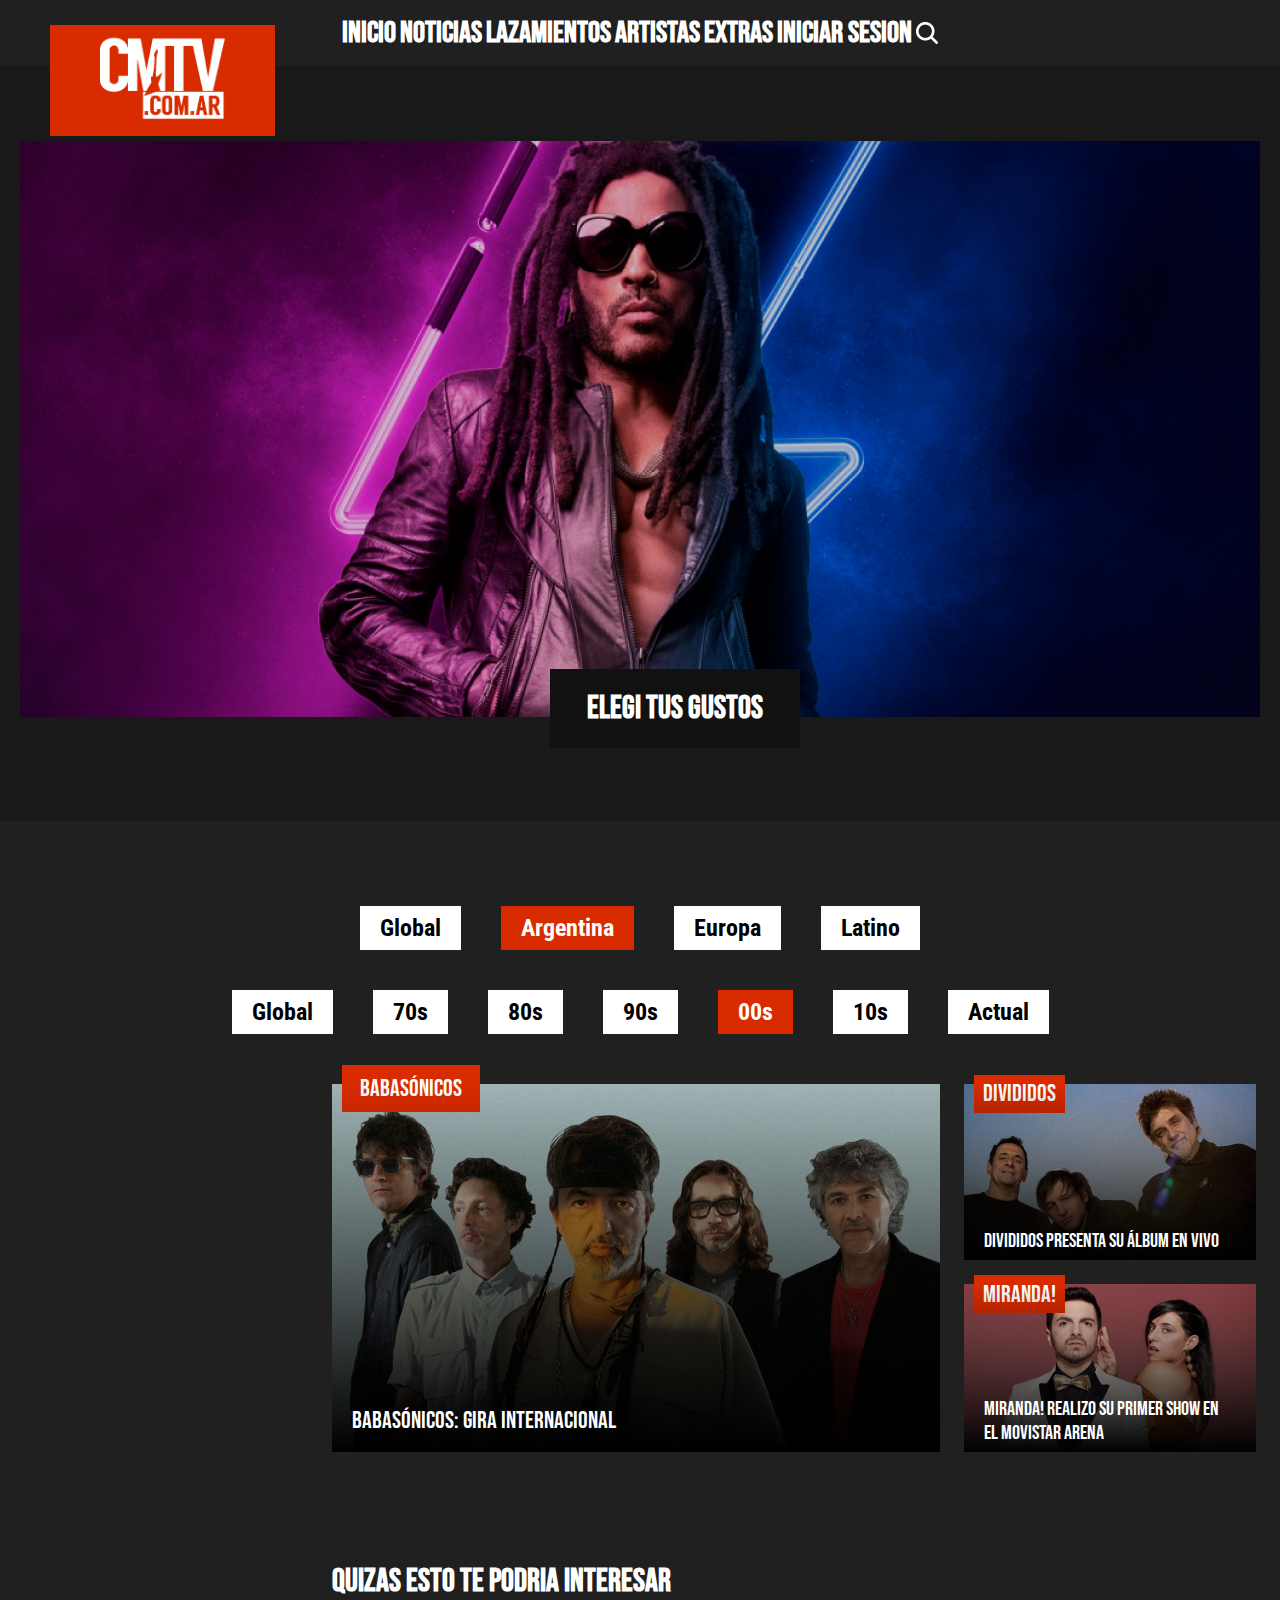
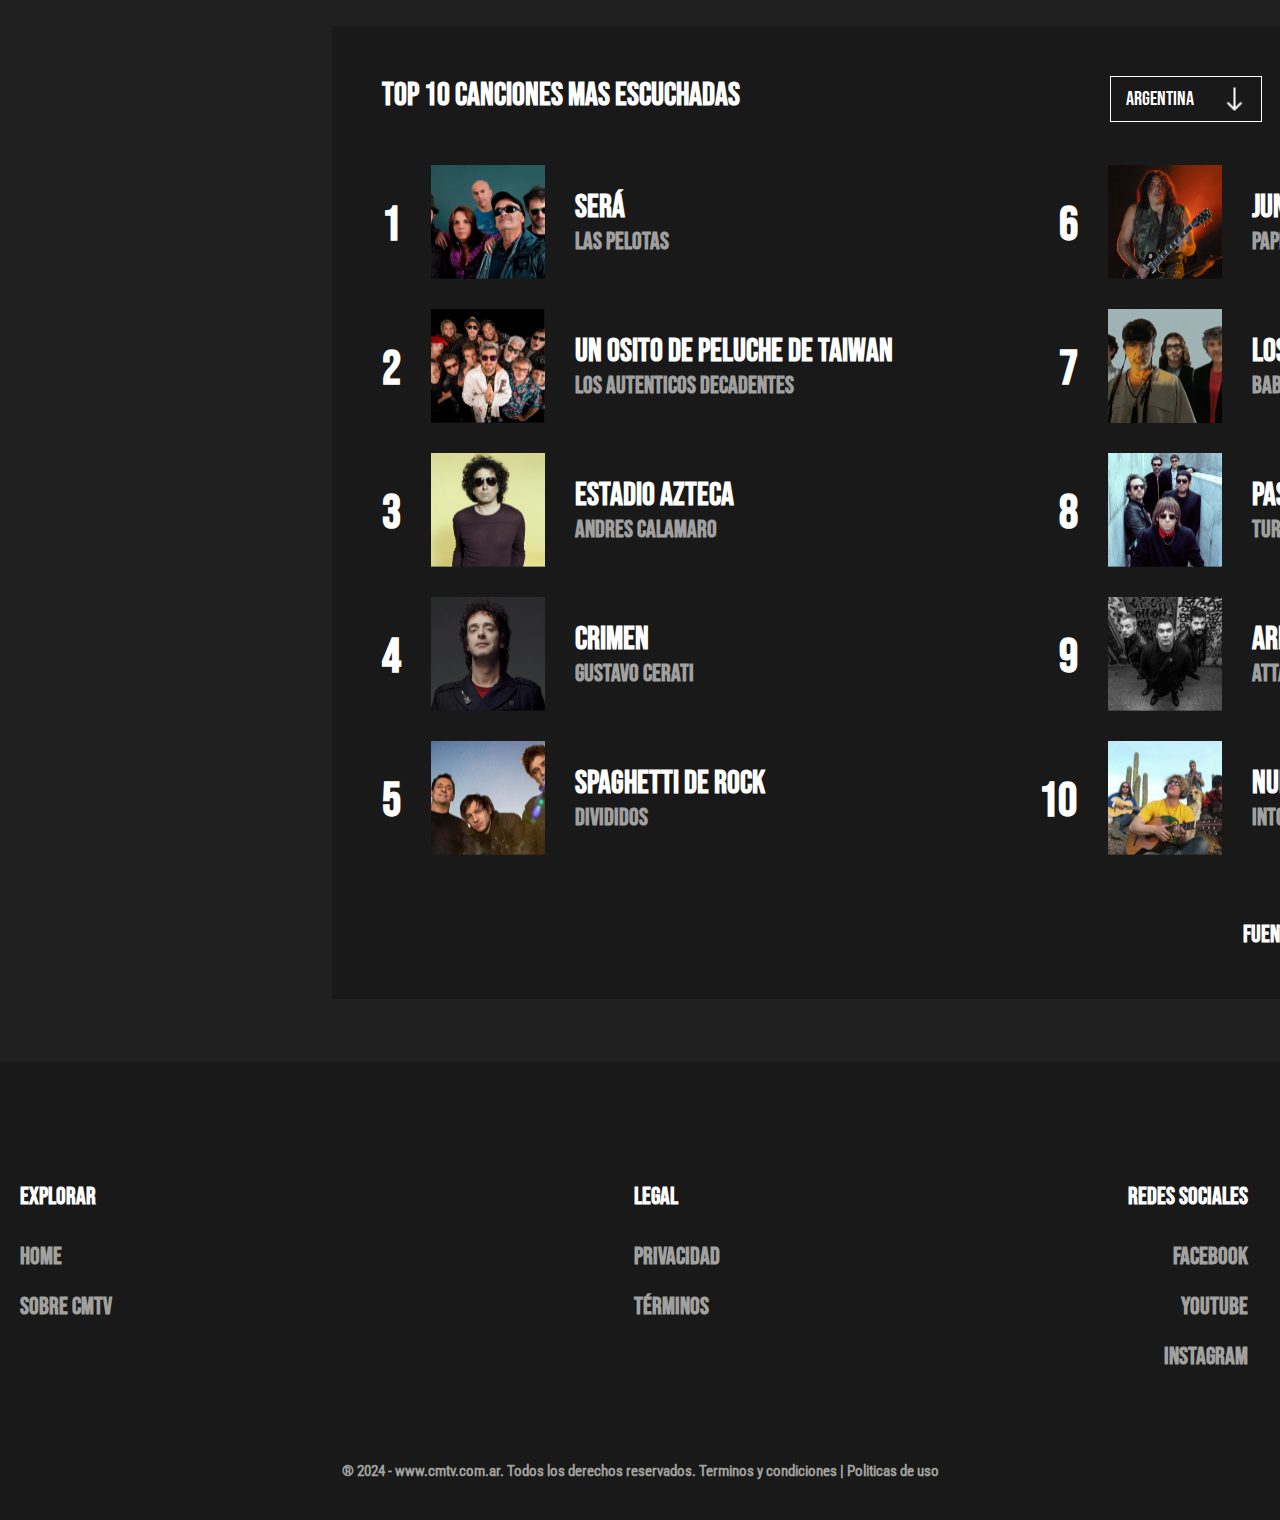
==== commit cf56b4de: "CMTV" ====
--- a/index.html
+++ b/index.html
@@ -3,288 +3,316 @@
 
 <head>
     <meta charset="UTF-8">
-    <meta http-equiv="X-UA-Compatible" content="IE=edge">
-    <meta name="viewport" content="width=device-width, initial-scale=1.0">
-    <link rel="icon" type="image/png" sizes="16x16" href="imagenes/favicon-16x16.png">
-    <title>Vandal</title>
-    <link rel="stylesheet" href="estilos.css">
-    <link rel="stylesheet" href="darkmode.css">
-    <link rel="stylesheet" href="mobile.css">
-    <link rel="stylesheet" href="https://cdnjs.cloudflare.com/ajax/libs/font-awesome/6.1.1/css/all.min.css">
+    <meta name="CMTV" content="width=device-width, initial-scale=1.0">
+    <title>CMTV</title>
+    <link rel="icon" type="image/png" sizes="16x16" href="imagenes/Logo/LogoN.png">
+    <link rel="stylesheet" href="style.css">
 </head>
 
-<body class="darkmode" id="body">
-    <section class="conteiner">
-        <header class="header">
-            <div class="imagen-header">
-                <img id="imagen-header-mobile" width="250" src="imagenes/vandal.png" alt="">
-                <img id="imagen-header-mobile-negativo" width="250" src="imagenes/vandal_negativo.png" alt="">
-                <button id="bdark">Modo oscuro</button>
-            </div>
-        </header>
-        <section class="inicio">
-            <div class="grid-inicio">
-                <h1 id="titulo">VANDAL RETRO: <span>CONSIGUE</span> TU JUEGO <span>GRATIS</span> Y RECIBE LAS MEJORES
-                    <span>NOTICIAS RETRO</span></h1>
-                <p id="subtitulo">¡Suscríbete y elige tu época de oro! <span>Recibe noticias</span> exclusivas de juegos
-                    retro directamente en tu bandeja de entrada y <span>canjea</span> el código en Steam para obtener un
-                    <span>juego</span> retro totalmente <span>gratis</span>.</p>
-                <div class="imagen-inicio-mobile">
-                    <img src="imagenes/inicio2.png" alt="">
-                </div>
-                <div class="boton-inicio" id="boton-uno">
-                    <a href="#formulario">¡Quiero obtenerlo!</a>
-                </div>
-            </div>
-            <div class="imagen-inicio">
-                <img src="imagenes/inicio2.png" alt="">
-            </div>
-        </section>
-
-        <section class="conocenos">
-            <h2>CONOCENOS</h2>
-            <P>En Vandal, sumérgete en el mundo de los videojuegos y el entretenimiento con las <span>últimas noticias,
-                    análisis y reseñas.</span> Descubre guías y trucos para optimizar tu experiencia de juego. Explora
-                entrevistas exclusivas y reportajes que ofrecen una visión única de la industria. <span>Únete</span> a
-                una <span>comunidad</span> activa donde podrás <span>participar</span> en debates, compartir opiniones y
-                conectar con otros apasionados de los <span>videojuegos</span>.</P>
-        </section>
-
-        <section class="codigo">
-            <h2>CANJEA EL CÓDIGO Y RECIBÍ TU JUEGO GRATIS</h2>
-            <div class="grid-codigo">
-                <p id="texto">Al suscribirte <span>recibirás</span> un código para poder canjearlo en tu cuenta de Steam
-                    por un juego retro totalmente <span>gratis</span>. ¡No te quedes sin tu juego retro!</p>
-                <div id="imagen-regalo" class="imagen-regalo">
-                    <img src="imagenes/regalo2.png" alt="">
-                </div>
-            </div>
-        </section>
-
-        <section class="carrusel">
-            <h2>ALGUNAS SECCIONES QUE PODRÁS ENCONTRAR EN VANDAL</h2>
-            <section class="secciones">
-                <div class="carousel-container">
-                    <img class="carousel-arrow" src="imagenes/left-arrow.svg" id="left-arrow" />
-                    <div class="carousel" id="carousel" data-current-center="3">
-                        <div class="carousel-card carousel-card-0" data-index="0">
-                            <img src="imagenes/carrusel/imagen1.png" alt="" />
-                            <h4>Vandal Retro</h4>
-                        </div>
-                        <div class="carousel-card carousel-card-1" data-index="1">
-                            <img src="imagenes/carrusel/imagen2.png" alt="" />
-                            <h4>Vandal Random</h4>
-                        </div>
-                        <div class="carousel-card carousel-card-2" data-index="2">
-                            <img src="imagenes/carrusel/imagen3.png" alt="" />
-                            <h4>Vandal Hardware</h4>
-                        </div>
-                        <div class="carousel-card carousel-card-3" data-index="3">
-                            <img src="imagenes/carrusel/imagen4.png" alt="" />
-                            <h4>Trucos y guias</h4>
-                        </div>
-                        <div class="carousel-card carousel-card-4" data-index="4">
-                            <img src="imagenes/carrusel/imagen5.png" alt="" />
-                            <h4>Proximos lanzamientos</h4>
-                        </div>
-                        <div class="carousel-card carousel-card-5" data-index="5">
-                            <img src="imagenes/carrusel/imagen6.png" alt="" />
-                            <h4>Entrevistas</h4>
-                        </div>
-                        <div class="carousel-card carousel-card-6" data-index="6">
-                            <img src="imagenes/carrusel/imagen7.png" alt="" />
-                            <h4>Ofertas</h4>
-                        </div>
-                    </div>
-                    <img class="carousel-arrow" src="imagenes/right-arrow.svg" id="right-arrow" />
-                </div>
-            </section>
-        </section>
-
-        <section class="bullets">
-            <div class="bullet">
-                <img id="signo" src="imagenes/iconos/signo-de-pregunta.png" alt="">
-                <img id="signodos" src="imagenes/iconos/signo-de-pregunta-w.png" alt="">
-                <h3>¿Qué beneficio hay?</h3>
-                <p>Vamos a <span>priorizar</span> en hacerte llegar las noticias que más te gustan</p>
-            </div>
-            <div class="bullet">
-                <img id="reloj" src="imagenes/iconos/reloj.png" alt="">
-                <img id="relojdos" src="imagenes/iconos/reloj-w.png" alt="">
-                <h3>¿Qué ayuda?</h3>
-                <p>Ahorras mayor <span>tiempo</span> en la búsqueda de las <span>noticias</span></p>
-            </div>
-            <div class="bullet">
-                <img id="papel" src="imagenes/iconos/papel.png" alt="">
-                <img id="papeldos" src="imagenes/iconos/papel-w.png" alt="">
-                <h3>¿Cómo lo hago?</h3>
-                <p>Completando el formulario podrás <span>recibir</span> todas las noticias retro y <span>obtener</span>
-                    el código de <span>canje</span> para Steam</p>
-            </div>
-        </section>
-
-        <section class="formulario" id="formulario">
-            <div class="grid-formulario">
-                <div id="joystick-img" class="imagen-joystick">
-                    <img width="175" src="imagenes/iconos/joystick.png" alt="">
-                </div>
-                <div id="joystick-img-d" class="imagen-joystick">
-                    <img width="175" src="imagenes/iconos/joystick-d.png" alt="">
-                </div>
-                <div id="textos" class="texto-form">
-                    <h2>ANIMATE A SER PARTE Y RECIBIR LAS MEJORES NOTICIAS</h2>
-                    <p>Campos obligatorio (*)</p>
-                </div>
-            </div>
-            <div class="grid-formulario2">
-                <div class="formularios">
-                    <div class="campos-espacios">
-                        <label class="textos-refe" for="nombre">Nombre*</label>
-                        <br>
-                        <input class="textos-campos" type="text" name="nombre" id="nombre"
-                            placeholder="Escribe tu nombre">
-                    </div>
-                    <br>
-                    <div class="campos-espacios">
-                        <label class="textos-refe" for="nickname">Nickname</label>
-                        <br>
-                        <input class="textos-campos" type="text" name="nickname" id="nickname"
-                            placeholder="Escribe tu nickname">
-                    </div>
-                    <br>
-                    <div class="campos-espacios">
-                        <label class="textos-refe" for="email">Email*</label>
-                        <br>
-                        <input class="textos-campos" type="email" name="email" id="email"
-                            placeholder="Escribe tu email">
-                    </div>
-                    <br>
-                    <div class="campos-espacios">
-                        <label class="textos-refe" for="categoria">Selecciona lo que más te interese*</label>
-                        <br>
-                        <div class="container">
-                            <div class="select-btn">
-                                <span class="btn-text">Categorias</span>
-                                <span class="arrow-dwn">
-                                    <i class="fa-solid fa-chevron-down"></i>
-                                </span>
+<body>
+    <div class="header">
+        <div class="logo">
+            <img src="imagenes/Logo/LogoB.png" alt="">
+        </div>
+        <div class="textos-header">
+            <h2>INICIO</h2>
+            <h2>NOTICIAS</h2>
+            <h2>LAZAMIENTOS</h2>
+            <h2>ARTISTAS</h2>
+            <h2>EXTRAS</h2>
+            <h2>INICIAR SESION</h2>
+            <img src="imagenes/Vector.png" alt="">
+        </div>
+    </div>
+    <div class="primera-noticia">
+        <div class="imagen-pn">
+            <img src="imagenes/Tendencia/Lenny.png" alt="">
+        </div>
+    </div>
+    <div class="busqueda-rapida">
+        <div class="titulo-busqueda">
+            <h1>elegi tus gustos</h1>
+        </div>
+        <div class="secciones" id="secciones">
+            <div class="secciones-lugar">
+                <h2 id="BRglobal">Global</h2>
+                <h2 class="seleccionado" id="BRargentina">Argentina</h2>
+                <h2 id="BReuropa">Europa</h2>
+                <h2 id="BRlatino">Latino</h2>
+            </div>
+            <div class="secciones-epoca">
+                <h2 id="BRglobalE">Global</h2>
+                <h2 id="BR70s">70s</h2>
+                <h2 id="BR80s">80s</h2>
+                <h2 id="BR90s">90s</h2>
+                <h2 class="seleccionado" id="BR00s">00s</h2>
+                <h2 id="BR10s">10s</h2>
+                <h2 id="BRactual">Actual</h2>
+            </div>
+        </div>
+        <div class="bento-grid">
+            <div class="bento-grid-item" id="artista1">
+                <div class="contenido">
+                    <div class="degrade"></div>
+                    <img src="imagenes/Personalizacion/Argentina00s/Babasonicos.png" alt="" class="bento-grid-img"
+                        id="artista1Imagen">
+                    <p class="bento-grid-txt nombreart-bento" id="artista1Nombre">BABASÓNICOS</p>
+                    <div class="titulo-bento">
+                        <p class="bento-grid-txt" id="artista1Subtitulo">babasónicos: gira internacional</p>
+                    </div>
+                    <div class="texto">
+                        <p class="bento-grid-txt" id="artista1Parrafo">La reconocida banda argentina de rock-pop ha
+                            anunciado las fechas de sus conciertos para la primera mitad del año</p>
+                    </div>
+                </div>
+            </div>
+            <div class="bento-grid-item" id="artista2">
+                <div class="contenido">
+                    <div class="degrade"></div>
+                    <img src="imagenes/Personalizacion/Argentina00s/Divididos.png" alt="" class="bento-grid-img"
+                        id="artista2Imagen">
+                    <p class="bento-grid-txt nombreart-bento" id="artista2Nombre">DIVIDIDOS</p>
+                    <div class="titulo-bento titulo-chiquito titulo-bento2">
+                        <p class="bento-grid-txt" id="artista2Subtitulo">DIVIDIDOS PRESENTA SU ÁLBUM EN VIVO</p>
+                    </div>
+                    <div class="texto">
+                        <p class="bento-grid-txt parrafo-bento" id="artista2Parrafo">La banda de rock nacional revive el
+                            concierto que brindó
+                            en
+                            el Estadio
+                            Vélez por la celebración de sus 35 años</p>
+                    </div>
+                </div>
+            </div>
+            <div class="bento-grid-item" id="artista3">
+                <div class="contenido">
+                    <div class="degrade"></div>
+                    <img src="imagenes/Personalizacion/Argentina00s/Miranda.png" alt="" class="bento-grid-img"
+                        id="artista3Imagen">
+                    <p class="bento-grid-txt nombreart-bento" id="artista3Nombre">MIRANDA!</p>
+                    <div class="titulo-bento titulo-chiquito titulo-bento3">
+                        <p class="bento-grid-txt" id="artista3Subtitulo">MIRANDA! REALIZO SU PRIMER SHOW EN EL MOVISTAR
+                            ARENA</p>
+                    </div>
+                    <div class="texto">
+                        <p class="bento-grid-txt parrafo-bento" id="artista3Parrafo">El dúo argentino realizó el primer
+                            concierto de sus
+                            cuatro
+                            Movistar Arena
+                            dando un show debut con cambios de look</p>
+                    </div>
+                </div>
+            </div>
+            <div class="bento-grid-item" id="artista4">
+                <div class="contenido">
+                    <div class="degrade"></div>
+                    <img src="imagenes/Personalizacion/Argentina00s/Airbag.png" alt="" class="bento-grid-img"
+                        id="artista4Imagen">
+                    <p class="bento-grid-txt nombreart-bento" id="artista4Nombre">AIRBAG</p>
+                    <div class="titulo-bento titulo-chiquito titulo-bento4">
+                        <p class="bento-grid-txt" id="artista4Subtitulo">HOY 16 HS SE HABILITAN NUEVAS ENTRADAS PARA
+                            AIRBAG</p>
+                    </div>
+                    <div class="texto">
+                        <p class="bento-grid-txt parrafo-bento" id="artista4Parrafo">A partir de las 16 hs de hoy se
+                            publicarán a la venta
+                            las entradas para la nueva función de Airbag en el Estadio Luna Park</p>
+                    </div>
+                </div>
+            </div>
+        </div>
+        <div class="mas-noticias">
+            <h3>MAS NOTICIAS</h3>
+            <img src="imagenes/Arrow 1.png" alt="">
+        </div>
+        <div class="top">
+            <h2 id="quizas">quizas esto te podria interesar</h2>
+            <div class="contenedor">
+                <div class="topybotones">
+                    <h2>TOP 10 CANCIONES MAS ESCUCHADAS</h2>
+                    <div class="botonesdes">
+                        <div class="desplegables" id="desplegables">
+                            <div class="container">
+                                <div class="select-btn region" id="actual-region">
+                                    <span class="btn-text" id="seleccion-placeholder">ARGENTINA</span>
+                                    <img src="imagenes/Arrow 1.png" alt="">
+                                </div>
+
+                                <ul class="list-items" id="items">
+                                    <li class="item" id="global">
+                                        <p class="item-text" id="TOPglobal">GLOBAL</p>
+                                    </li>
+                                    <hr>
+                                    <li class="item" id="argentina">
+                                        <p class="item-text seleccionado2" id="TOPargentina">ARGENTINA</p>
+                                    </li>
+                                    <hr>
+                                    <li class="item" id="europa">
+                                        <p class="item-text" id="TOPeuropa">EUROPA</p>
+                                    </li>
+                                    <hr>
+                                    <li class="item" id="latino">
+                                        <p class="item-text" id="TOPlatino">LATINO</p>
+                                    </li>
+                                </ul>
                             </div>
 
-                            <ul class="list-items">
-                                <li class="item">
-                                    <span class="checkbox">
-                                        <i class="fa-solid fa-check check-icon"></i>
-                                    </span>
-                                    <span class="item-text">Vandal retro</span>
-                                </li>
-                                <li class="item">
-                                    <span class="checkbox">
-                                        <i class="fa-solid fa-check check-icon"></i>
-                                    </span>
-                                    <span class="item-text">Vandal random</span>
-                                </li>
-                                <li class="item">
-                                    <span class="checkbox">
-                                        <i class="fa-solid fa-check check-icon"></i>
-                                    </span>
-                                    <span class="item-text">Vandal ware</span>
-                                </li>
-                                <li class="item">
-                                    <span class="checkbox">
-                                        <i class="fa-solid fa-check check-icon"></i>
-                                    </span>
-                                    <span class="item-text">Entrevistas</span>
-                                </li>
-                                <li class="item">
-                                    <span class="checkbox">
-                                        <i class="fa-solid fa-check check-icon"></i>
-                                    </span>
-                                    <span class="item-text">Trucos y guias</span>
-                                </li>
-                                <li class="item">
-                                    <span class="checkbox">
-                                        <i class="fa-solid fa-check check-icon"></i>
-                                    </span>
-                                    <span class="item-text">Ofertas</span>
-                                </li>
-                                <li class="item" id="ultimo">
-                                    <span class="checkbox">
-                                        <i class="fa-solid fa-check check-icon"></i>
-                                    </span>
-                                    <span class="item-text">Proximos lanzamientos</span>
-                                </li>
-                            </ul>
-                        </div>
-                    </div>
-                </div>
-                <div class="imagen-formulario">
-                    <img width="800" src="imagenes/formulario.jpeg" alt="">
-                </div>
-            </div>
-            <section class="feedback">
-                <div class="boton2">
-                    <input type="submit" value="¡Quiero obtenerlo! " id="boton-enviar">
-                </div>
-                <div class="container-modal oculto" id="feedback">
-                    <div class="content-modal">
-                        <div class="imagen-cartel">
-                            <img src="imagenes/tilde.png" alt="">
-                        </div>
-                        <h2>¡<span id="nickname-placeholder"></span> has alcanzado el próximo nivel!</h2>
-                        <p>Hemos registrado tu suscripción a <span id="email-placeholder"></span>.<br>Pronto recibirás
-                            tu código del juego para Steam.</p>
-                        <div class="btn-cerrar" id="boton-volver">
-                            <label>Volver</label>
-                        </div>
-                    </div>
-                </div>
-            </section>
-        </section>
-
-        <footer class="footer">
-            <div class="grid-footer">
-                <p class="color-claro" id="text1">Explorar</p>
-                <p class="color-oscuro" id="text2">Home</p>
-                <p class="color-oscuro" id="text3">Sobre Vandal</p>
-                <p class="color-claro" id="text4">Legal</p>
-                <p class="color-oscuro" id="text5">Privacidad</p>
-                <p class="color-oscuro" id="text6">Términos</p>
-                <p class="color-claro" id="text7">Redes sociales</p>
-                <img id="imagen1" src="imagenes/iconos/facebook.png" alt="">
-                <img id="imagen2" src="imagenes/iconos/instagram.png" alt="">
-                <img id="imagen3" src="imagenes/iconos/twitter.png" alt="">
-                <img id="imagen4" src="imagenes/iconos/linkedin.png" alt="">
-            </div>
-            <hr>
-            <p class="color-oscuro" id="copyright">Copyright (c) 2024 Vandal All Rights Reserved</p>
-        </footer>
-    </section>
-    <script>
-        const bdark = document.querySelector('#bdark');
-        const body = document.querySelector('body');
-
-        load();
-
-        bdark.addEventListener('click', e => {
-            body.classList.toggle('darkmode');
-            store(body.classList.contains('darkmode'));
-        });
-
-        function load() {
-            const darkmode = localStorage.getItem('darkmode');
-
-            if (!darkmode) {
-                store('false');
-            } else if (darkmode == 'true') {
-                body.classList.add('darkmode');
-            }
-        }
-
-        function store(value) {
-            localStorage.setItem('darkmode', value);
-        }
-    </script>
+                            <div class="container2">
+                                <div class="select-btn epoca">
+                                    <span class="btn-text" id="seleccion-placeholderE">00s</span>
+                                    <img src="imagenes/Arrow 1.png" alt="">
+                                </div>
+
+                                <ul class="list-items">
+                                    <li class="item">
+                                        <p class="item-text" id="TOPglobalE">GLOBAL</p>
+                                    </li>
+                                    <hr>
+                                    <li class="item">
+                                        <p class="item-text" id="TOP70s">70s</p>
+                                    </li>
+                                    <hr>
+                                    <li class="item">
+                                        <p class="item-text" id="TOP80s">80s</p>
+                                    </li>
+                                    <hr>
+                                    <li class="item">
+                                        <p class="item-text" id="TOP90s">90s</p>
+                                    </li>
+                                    </li>
+                                    <hr>
+                                    <li class="item">
+                                        <p class="item-text seleccionado2" id="TOP00s">00s</p>
+                                    </li>
+                                    <hr>
+                                    <li class="item">
+                                        <p class="item-text" id="TOP10s">10s</p>
+                                    </li>
+                                    <hr>
+                                    <li class="item" id="actual">
+                                        <p class="item-text" id="TOPactual">actual</p>
+                                    </li>
+                                </ul>
+                            </div>
+                        </div>
+                    </div>
+                </div>
+                <div class="contenedor-top">
+                    <div class="card-top" id="card-top-1">
+                        <h1>1</h1>
+                        <img src="imagenes/Tops/Argentina00s/1.png" alt="" id="TOPArtista1Imagen">
+                        <div class="tituloyartista">
+                            <h2 id="TOPArtista1Cancion">SERÁ</h2>
+                            <h3 id="TOPArtista1Autor">LAS PELOTAS</h3>
+                        </div>
+                    </div>
+                    <div class="card-top" id="card-top-2">
+                        <h1>2</h1>
+                        <img src="imagenes/Tops/Argentina00s/2.png" alt="" id="TOPArtista2Imagen">
+                        <div class="tituloyartista">
+                            <h2 id="TOPArtista2Cancion">UN OSITO DE PELUCHE DE TAIWAN</h2>
+                            <h3 id="TOPArtista2Autor">LOS AUTENTICOS DECADENTES</h3>
+                        </div>
+                    </div>
+                    <div class="card-top" id="card-top-3">
+                        <h1>3</h1>
+                        <img src="imagenes/Tops/Argentina00s/3.png" alt="" id="TOPArtista3Imagen">
+                        <div class="tituloyartista">
+                            <h2 id="TOPArtista3Cancion">ESTADIO AZTECA</h2>
+                            <h3 id="TOPArtista3Autor">ANDRES CALAMARO</h3>
+                        </div>
+                    </div>
+                    <div class="card-top" id="card-top-4">
+                        <h1>4</h1>
+                        <img src="imagenes/Tops/Argentina00s/4.png" alt="" id="TOPArtista4Imagen">
+                        <div class="tituloyartista">
+                            <h2 id="TOPArtista4Cancion">CRIMEN</h2>
+                            <h3 id="TOPArtista4Autor">GUSTAVO CERATI</h3>
+                        </div>
+                    </div>
+                    <div class="card-top" id="card-top-5">
+                        <h1>5</h1>
+                        <img src="imagenes/Tops/Argentina00s/5.png" alt="" id="TOPArtista5Imagen">
+                        <div class="tituloyartista">
+                            <h2 id="TOPArtista5Cancion">SPAGHETTI DE ROCK</h2>
+                            <h3 id="TOPArtista5Autor">DIVIDIDOS</h3>
+                        </div>
+                    </div>
+                    <div class="card-top" id="card-top-6">
+                        <h1>6</h1>
+                        <img src="imagenes/Tops/Argentina00s/6.png" alt="" id="TOPArtista6Imagen">
+                        <div class="tituloyartista">
+                            <h2 id="TOPArtista6Cancion">JUNTOS A LA PAR</h2>
+                            <h3 id="TOPArtista6Autor">PAPPO</h3>
+                        </div>
+                    </div>
+                    <div class="card-top" id="card-top-7">
+                        <h1>7</h1>
+                        <img src="imagenes/Tops/Argentina00s/7.png" alt="" id="TOPArtista7Imagen">
+                        <div class="tituloyartista">
+                            <h2 id="TOPArtista7Cancion">LOS CALIENTES</h2>
+                            <h3 id="TOPArtista7Autor">BABASONICOS</h3>
+                        </div>
+                    </div>
+                    <div class="card-top" id="card-top-8">
+                        <h1>8</h1>
+                        <img src="imagenes/Tops/Argentina00s/8.png" alt="" id="TOPArtista8Imagen">
+                        <div class="tituloyartista">
+                            <h2 id="TOPArtista8Cancion">PASOS AL COSTADO</h2>
+                            <h3 id="TOPArtista8Autor">TURF</h3>
+                        </div>
+                    </div>
+                    <div class="card-top" id="card-top-9">
+                        <h1>9</h1>
+                        <img src="imagenes/Tops/Argentina00s/9.png" alt="" id="TOPArtista9Imagen">
+                        <div class="tituloyartista">
+                            <h2 id="TOPArtista9Cancion">ARRANCACORAZONES</h2>
+                            <h3 id="TOPArtista9Autor">ATTAQUE 77</h3>
+                        </div>
+                    </div>
+                    <div class="card-top" id="card-top-10">
+                        <h1 id="diez">10</h1>
+                        <img src="imagenes/Tops/Argentina00s/10.png" alt="" id="TOPArtista10Imagen">
+                        <div class="tituloyartista">
+                            <h2 id="TOPArtista10Cancion">NUNCA QUISE</h2>
+                            <h3 id="TOPArtista10Autor">INTOXICADOS</h3>
+                        </div>
+                    </div>
+                </div>
+                <h2 id="fuente">fuente de la revista rolling stone</h2>
+            </div>
+        </div>
+    </div>
+    <div class="ultimas-noticias">
+
+    </div>
+    <div class="anuncios">
+
+    </div>
+    <div class="lanzamientos">
+
+    </div>
+    <div class="footer">
+        <div class="footer-grid">
+            <h2 id="texto1">EXPLORAR</h2>
+            <h2 id="texto2">HOME</h2>
+            <h2 id="texto3">SOBRE CMTV</h2>
+            <h2 id="texto4">LEGAL</h2>
+            <h2 id="texto5">PRIVACIDAD</h2>
+            <h2 id="texto6">TÉRMINOS</h2>
+            <h2 id="texto7">REDES SOCIALES</h2>
+            <h2 id="texto8">FACEBOOK</h2>
+            <h2 id="texto9">YOUTUBE</h2>
+            <h2 id="texto10">INSTAGRAM</h2>
+        </div>
+        <div class="terminos">
+            <h3>® 2024 - www.cmtv.com.ar. Todos los derechos reservados. Terminos y condiciones | Politicas de uso</h3>
+        </div>
+    </div>
     <script src="script.js"></script>
+    <script src="BusquedaRapida.js"></script>
+    <script src="noticias.js"></script>
+    <script src="top.js"></script>
 </body>
 
 </html>--- a/style.css
+++ b/style.css
@@ -0,0 +1,644 @@
+@font-face {
+    font-family: "Bebas";
+    src: url("fuentes/BebasNeue/BebasNeue-Regular.ttf");
+    font-weight: normal;
+}
+
+@font-face {
+    font-family: "RobotoRegular";
+    src: url("fuentes/RobotoCondensed/RobotoCondensed-Regular.ttf");
+    font-weight: normal;
+}
+
+@font-face {
+    font-family: "RobotoBold";
+    src: url("fuentes/RobotoCondensed/RobotoCondensed-Bold.ttf");
+    font-weight: normal;
+}
+
+body {
+    margin: 0;
+    padding: 0;
+    background-color: #191919;
+}
+
+/*------------------------------HEADER------------------------------*/
+
+.header {
+    background-color: #202020;
+}
+
+.logo {
+    margin-top: 25px;
+    margin-left: 50px;
+    position: absolute;
+    background-color: #D92B00;
+}
+
+.logo img{
+    padding-left: 50px;
+    padding-right: 50px;
+    width: 125px;
+}
+
+.textos-header {
+    margin-left: 340px;
+    margin-right: 340px;
+    display: flex;
+    justify-content:space-around;
+    font-family: Bebas;
+    font-size: 1.5em;
+}
+
+.textos-header h2 {
+    color: white;
+    margin: 15px 0 15px 0;
+    font-size: 1.25em;
+}
+
+.textos-header img {
+    width: 22px;
+    height: 22px;
+    align-self: center;
+}
+
+.textos-header :hover {
+    color:#D92B00;
+}
+
+/*------------------------------PRIMERA NOTICIA------------------------------*/
+
+.primera-noticia {
+    margin-top: 75px;
+    display: flex;
+    justify-content: center;
+}
+
+.imagen-pn {
+    filter: brightness(80%);
+}
+
+/*------------------------------BUSQUEDA RAPIDA------------------------------*/
+
+.busqueda-rapida {
+    display: relative;
+    margin-top: 100px;
+    background-color: #202020;
+    padding-bottom: 100px;
+}
+
+.titulo-busqueda {
+    position: absolute;
+    justify-content: center;
+    left: 43%;
+    top: 72%;
+}
+
+.titulo-busqueda h1 {
+    text-align: center;
+    font-family: Bebas;
+    color: white;
+    background-color: #111;
+    width: 250px;
+    padding-top: 20px;
+    padding-bottom: 20px;
+}
+
+.secciones {
+    margin-top: 20px;
+    padding-top: 65px;
+}
+
+.secciones-lugar {
+    font-family: RobotoBold;
+    display: flex;
+    justify-content: center;
+}
+
+.secciones-lugar h2 {
+    background-color: white;
+    margin-left: 20px;
+    margin-right: 20px;
+    padding-top: 8px;
+    padding-bottom: 8px;
+    padding-left: 20px;
+    padding-right: 20px;
+}
+
+.secciones-epoca {
+    font-family: RobotoBold;
+    display: flex;
+    justify-content: center;
+}
+
+.secciones-epoca h2{
+    background-color: white;
+    margin-left: 20px;
+    margin-right: 20px;
+    padding-top: 8px;
+    padding-bottom: 8px;
+    padding-left: 20px;
+    padding-right: 20px;
+}
+
+.seleccionado {
+    color: rgb(255, 255, 255);
+    background-color: #D92B00 !important;
+}
+
+.seleccionado2 {
+    color: rgb(255, 255, 255);
+    background-color: #D92B00 !important;
+}
+
+/*------------------------------BENTO GRID------------------------------*/
+
+.bento-grid {
+    display: grid;
+    grid-template-columns: 152px 152px 152px 152px 24px 146px 146px 24px 146px 146px;
+    grid-template-rows: 176px 24px 168px;
+    grid-template-areas: 
+    "artista1 artista1 artista1 artista1 . artista2 artista2 . artista4 artista4"
+    "artista1 artista1 artista1 artista1 .        . .        . artista4 artista4"
+    "artista1 artista1 artista1 artista1 . artista3 artista3 . artista4 artista4";
+    margin-top: 30px;
+    margin-left: 332px;
+}
+
+#artista1 {
+    grid-area: artista1;
+}
+
+#artista2 {
+    grid-area: artista2;
+}
+
+#artista3 {
+    grid-area: artista3;
+    align-content: end;
+}
+
+#artista4 {
+    grid-area: artista4;
+}
+
+.bento-grid-item {
+    position: relative;
+}
+
+.degrade {
+    position: absolute;
+    top: 0;
+    left: 0;
+    width: 100%;
+    height: 100%;
+    background-image: linear-gradient(rgba(255,255,255,0),rgba(0,0,0,1)); /* Ajusta el degradado según tus necesidades */
+    z-index: 2; /* Asegura que el overlay esté siempre por encima de la imagen */
+    pointer-events: none; /* Esto asegura que el overlay no interfiera con el hover en la imagen */
+  }
+
+.bento-grid-img {
+    display: block;
+    transition: 0.5s all ease-in-out;
+    z-index: 1;
+}
+
+.bento-grid-txt {
+    position: absolute;
+    color: white;
+    margin: 0;
+}
+
+.nombreart-bento {
+    font-family: bebas;
+    margin-left: 10px;
+    top: -5%;
+    background-color: #D92B00;
+    font-size: 1.5em;
+    padding-left: 3%;
+    padding-right: 3%;
+    padding-top: 1.5%;
+    padding-bottom: 1.5%;
+}
+
+.titulo-bento {
+    width: 80%;
+    bottom: 0;
+    padding-right: 3%;
+    padding-top: 1.5%;
+    padding-bottom: 1.5%;
+    position: absolute;
+    font-family: bebas;
+    color: white;
+    padding-left: 20px;
+    top: 85%;
+    transition: 0.6s;
+    font-size: 1.5em;
+    z-index: 3;
+}
+
+.titulo-bento2 {
+    top: 80%;
+}
+
+.titulo-bento3 {
+    top: 65%;
+}
+
+.titulo-bento4 {
+    top: 83%;
+}
+
+.titulo-chiquito {
+    font-size: 1.25em;
+}
+
+.parrafo-bento {
+    font-size: 0.85em;
+}
+
+.texto {
+    font-family: RobotoRegular;
+    color: white;
+    width: 100%;
+    height: 100%;
+    top: 0;
+    left: 0;
+    position: absolute;
+    display: flex;
+    justify-content: end;
+    align-items: start;
+    flex-direction: column;
+    opacity: 0;
+    transition: 0.6s;
+    z-index: 3;
+}
+
+.texto p {
+    padding-left: 20px;
+    padding-right: 20px;
+    padding-bottom: 25px;
+}
+
+.texto:hover{
+    opacity: 1;
+}
+
+.texto > * {
+    transform: translateY(25px);
+    transition: transform 0.6s;
+}
+
+.texto:hover > * {
+    transform: translateY(0px);
+}
+
+.contenido:hover .titulo-bento {
+    top: 70%;
+}
+
+.contenido:hover .titulo-bento2 {
+    top: 40%;
+}
+
+.contenido:hover .titulo-bento3 {
+    top: 22%;
+}
+
+.contenido:hover .titulo-bento4 {
+    top: 62%;
+}
+
+.contenido {
+    overflow: hidden;
+}
+
+.contenido:hover img {
+    transform: scale(1.25);
+}
+
+/*------------------------------MAS NOTICIAS------------------------------*/
+
+.mas-noticias {
+    margin-top: 15px;
+    margin-left: 1405px;
+    padding-right: 15px;
+    display: flex;
+    justify-content: end;
+    border-style: solid;
+    border-color: white;
+    border-width: 1px;
+    width: 150px;
+}
+
+.mas-noticias h3 {
+    font-family: bebas;
+    color: white;
+    margin: 10px 0 10px 0;
+}
+
+.mas-noticias img{
+    width: 23px;
+    height: 16px;
+    align-self: center;
+    padding-left: 15px;
+}
+
+/*------------------------------TOP------------------------------*/
+
+.top {
+    margin-left: 332px;
+    margin-top: 50px;
+    width: 1240px;
+    height: 1000px;
+}
+
+.top h1 {
+    font-family: bebas;
+    color: white;
+    font-size: 3em;
+    margin-bottom: 10px;
+    margin-right: 30px;
+}
+
+.top h2 {
+    font-family: bebas;
+    color: white;
+    font-size: 2em;
+    margin: 0;
+}
+
+#quizas {
+    margin-bottom: 25px;
+}
+
+.contenedor {
+    background-color: #191919;
+}
+
+.topybotones {
+    margin-left: 50px;
+    padding-top: 50px;
+    display: flex;
+    margin-bottom: 30px;
+}
+
+.botonesdes {
+    display: flex;
+}
+
+.contenedor-top {
+    width: 1240px;
+    height: 775px;
+    display: flex;
+    flex-direction: column;
+    flex-wrap: wrap;
+    margin-top: 15px;
+}
+
+.contenedor-top h3 {
+    font-family: bebas;
+    color: #A0A0A0;
+    font-size: 1.5em;
+    margin: 0;
+}
+
+#card-top-1 {
+    margin-top: 20px;
+}
+
+#card-top-6 {
+    margin-top: 20px;
+}
+
+#card-top-10 {
+    margin-left: 30px;
+}
+
+#card-top-10 h1{
+    width: 30px;
+    margin-right: 39px;
+    text-align: end;
+}
+
+.card-top {
+    display: flex;
+    flex-wrap: wrap;
+    margin-bottom: 30px;
+    margin-left: 50px;
+}
+
+.card-top img {
+    width: 114px;
+    height: 114px;
+}
+
+.tituloyartista {
+    margin-left: 30px;
+    align-self: center;
+}
+
+#fuente {
+    text-align: end;
+    margin-right: 50px;
+    padding-bottom: 50px;
+    font-size: 1.50em;
+}
+
+.desplegable {
+    font-family: bebas;
+    color: white;
+    display: flex;
+    justify-content: space-around;
+    border-style: solid;
+    border-color: white;
+    border-width: 1px;
+    width: 125px;
+    padding: 10px 0 10px 0;
+    margin-left: 25px;
+}
+
+.desplegable h3 {
+    margin: 0;
+}
+
+.desplegable img {
+    width: 23px;
+    height: 16px;
+    align-self: center;
+    transform: rotate(90deg);
+}
+
+.desplegables {
+    display: flex;
+    margin-left: 345px;
+    user-select: none;
+    width: 380px;
+    position: relative;
+    font-family: bebas;
+    color: white;
+    font-size: 20px;
+}
+
+.container {
+    margin-left: 25px;
+    position: absolute;
+    background-color: #191919;
+}
+
+.container2 {
+    margin-left: 200px;
+    position: absolute;
+    background-color: #191919;
+}
+
+.select-btn {
+    width: 150px;
+    border-style: solid;
+    border-width: 1px;
+    border-color: white;
+    display: flex;
+    justify-content: space-around;
+    padding: 10px 0 10px 0;
+}
+
+.select-btn img{
+    width: 23px;
+    height: 16px;
+    transform: rotate(90deg);
+    align-self: center;
+}
+
+.select-btn.open ~ .list-items {
+    display: block;
+}
+
+.select-btn.open img{
+    transform: rotate(270deg);
+}
+
+.list-items {
+    width: 150px;
+    border-style: solid;
+    border-width: 1px;
+    border-color: white;
+    display: flex;
+    flex-direction: column;
+    list-style: none;
+    padding: 0;
+    margin: 0;
+    display: none;
+}
+
+.list-items p {
+    width: 120px;
+    margin: 0;
+    padding: 0 0 0 10px;
+}
+
+.item {
+    padding: 10px 0 10px 10px;
+}
+
+.item :hover{
+    text-decoration: underline;
+}
+
+hr {
+    width: 130px;
+    margin: 0 0 0 10px;
+    padding: 0;
+}
+
+/*------------------------------FOOTER------------------------------*/
+
+.footer {
+    display: flex;
+    flex-direction: column;
+    flex-wrap: wrap;
+    margin-top: 100px;
+    align-content: center;
+    justify-content: center;
+}
+
+.footer-grid {
+    width: 1240px;
+    display: grid;
+    grid-template-columns: 33% 33% 33%;
+    grid-template-rows: 60px 50px 50px 50px;
+    grid-template-areas: 
+    "explorar legal redes"
+    "home privacidad facebook"
+    "sobre terminos youtube"
+    ". . instagram";
+    font-size: 1.5em;
+}
+
+.footer-grid h2{
+    font-family: bebas;
+    font-size: 1em;
+    color: white;
+}
+
+#texto1 {
+    grid-area: explorar;
+}
+
+#texto2 {
+    grid-area: home;
+    color: #A1A19F;
+}
+
+#texto3 {
+    grid-area: sobre;
+    color: #A1A19F;
+}
+
+#texto4 {
+    grid-area: legal;
+    margin-left: 50%;
+}
+
+#texto5 {
+    grid-area: privacidad;
+    margin-left: 50%;
+    color: #A1A19F;
+}
+
+#texto6 {
+    grid-area: terminos;
+    margin-left: 50%;
+    color: #A1A19F;
+}
+
+#texto7 {
+    grid-area: redes;
+    text-align: end;
+}
+
+#texto8 {
+    grid-area: facebook;
+    text-align: end;
+    color: #A1A19F;
+}
+
+#texto9 {
+    grid-area: youtube;
+    text-align: end;
+    color: #A1A19F;
+}
+
+#texto10 {
+    grid-area: instagram;
+    text-align: end;
+    color: #A1A19F;
+}
+
+.terminos {
+    margin-top: 75px;
+    margin-bottom: 25px;
+    font-family: RobotoRegular;
+    color: #A1A19F;
+    font-size: 0.80em;
+    text-align: center;
+}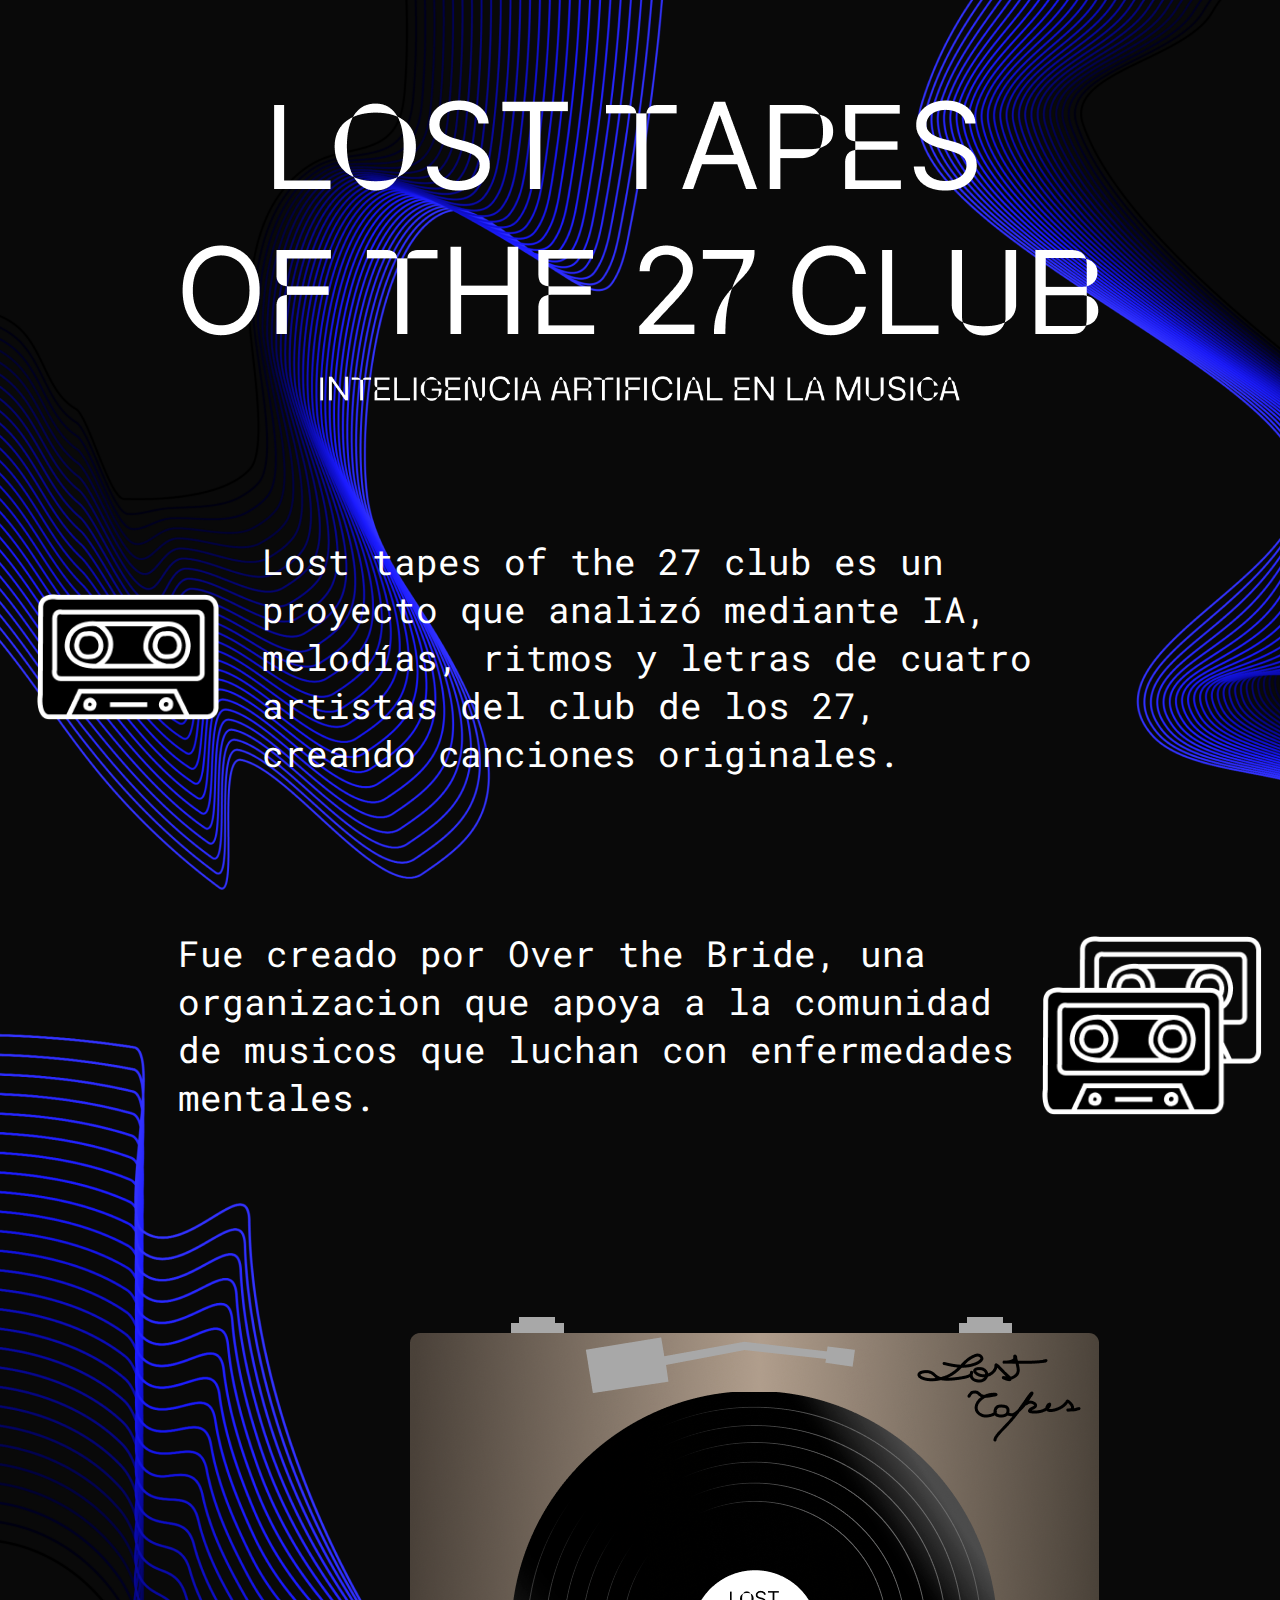
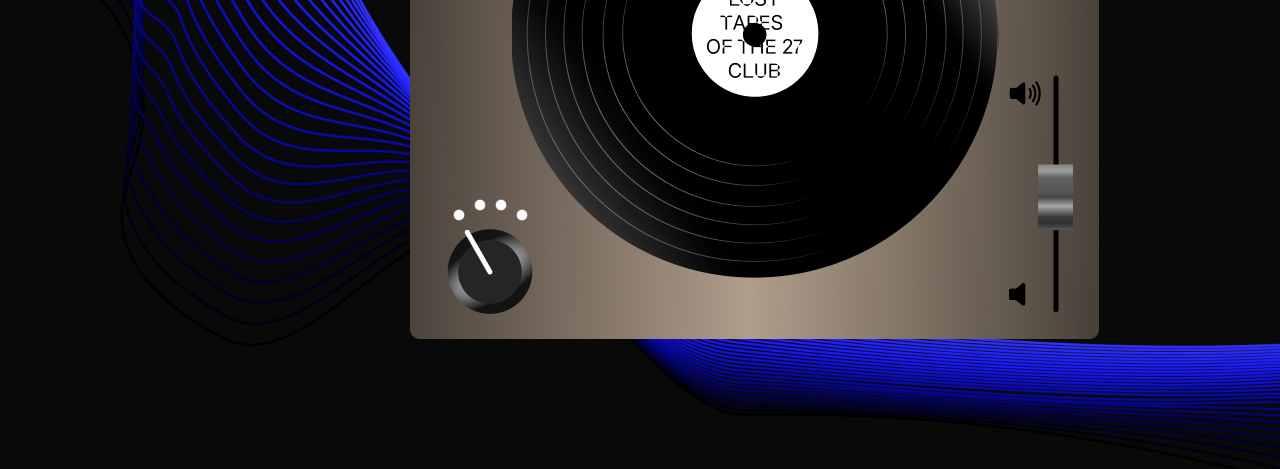
==== commit 2e87de66: "Lost Tapes" ====
--- a/index.html
+++ b/index.html
@@ -3,316 +3,72 @@
 
 <head>
     <meta charset="UTF-8">
-    <meta name="CMTV" content="width=device-width, initial-scale=1.0">
-    <title>CMTV</title>
-    <link rel="icon" type="image/png" sizes="16x16" href="imagenes/Logo/LogoN.png">
-    <link rel="stylesheet" href="style.css">
+    <meta name="viewport" content="width=device-width, initial-scale=1.0">
+    <link rel="icon" href="Imagenes/favicon.ico">
+    <link rel="stylesheet" href="styles.css">
+    <link rel="stylesheet" href="NuevoVinilo.css">
+    <title>LOST TAPES OF THE 27 CLUB</title>
 </head>
 
 <body>
-    <div class="header">
-        <div class="logo">
-            <img src="imagenes/Logo/LogoB.png" alt="">
+    <div class="titulo">
+        <img src="Imagenes/Titulo/LOST TAPES OF THE 27 CLUB.png" alt="">
+    </div>
+    <div class="subtitulo">
+        <img src="Imagenes/Titulo/INTELIGENCIA ARTIFICIAL EN LA MUSICA.png" alt="">
+    </div>
+    <div class="info">
+        <div class="proyecto">
+            <img id="IA" src="Imagenes/Otros/casete.png" alt="">
+            <p id="IAT" href="">Lost tapes of the 27 club es un proyecto que analizó mediante IA, melodías, ritmos y
+                letras de
+                cuatro artistas del club de los 27, creando canciones originales.</p>
         </div>
-        <div class="textos-header">
-            <h2>INICIO</h2>
-            <h2>NOTICIAS</h2>
-            <h2>LAZAMIENTOS</h2>
-            <h2>ARTISTAS</h2>
-            <h2>EXTRAS</h2>
-            <h2>INICIAR SESION</h2>
-            <img src="imagenes/Vector.png" alt="">
+        <div class="intencion">
+            <p id="CEREBROT" href="">Fue creado por Over the Bride, una organizacion que apoya a la comunidad de musicos
+                que luchan
+                con enfermedades mentales.</p>
+            <img id="CEREBRO" src="Imagenes/Otros/2casete.png" alt="">
         </div>
     </div>
-    <div class="primera-noticia">
-        <div class="imagen-pn">
-            <img src="imagenes/Tendencia/Lenny.png" alt="">
+    <div class="vinilo">
+        <div class="disco">
+            <img src="Imagenes/Vinilo/vinilo.png" alt="" id="girar">
+        </div>
+        <div class="nucleos">
+            <div id="nucleo-1">
+                <a href="index.html">
+                    <img src="Imagenes/Vinilo/Punto.png" alt="">
+                </a>
+            </div>
+            <div id="nucleo-2">
+                <a href="Proceso.html">
+                    <img src="Imagenes/Vinilo/Punto.png" alt="">
+                </a>
+            </div>
+            <div id="nucleo-3">
+                <a href="Canciones.html">
+                    <img src="Imagenes/Vinilo/Punto.png" alt="">
+                </a>
+            </div>
+            <div id="nucleo-4">
+                <a href="Opiniones.html">
+                    <img src="Imagenes/Vinilo/Punto.png" alt="">
+                </a>
+            </div>
+        </div>
+        <div class="volumen">
+            <div class="slidecontainer">
+                <input type="range" min="1" max="100" value="50" class="drag__bar" id="myRange">
+            </div>
+        </div>
+        <div class="brazo">
+            <img src="Imagenes/Vinilo/Brazo1.png" alt="">
+        </div>
+        <div class="tocadiscos">
+            <img src="Imagenes/Vinilo/TocaDiscos1.png" alt="">
         </div>
     </div>
-    <div class="busqueda-rapida">
-        <div class="titulo-busqueda">
-            <h1>elegi tus gustos</h1>
-        </div>
-        <div class="secciones" id="secciones">
-            <div class="secciones-lugar">
-                <h2 id="BRglobal">Global</h2>
-                <h2 class="seleccionado" id="BRargentina">Argentina</h2>
-                <h2 id="BReuropa">Europa</h2>
-                <h2 id="BRlatino">Latino</h2>
-            </div>
-            <div class="secciones-epoca">
-                <h2 id="BRglobalE">Global</h2>
-                <h2 id="BR70s">70s</h2>
-                <h2 id="BR80s">80s</h2>
-                <h2 id="BR90s">90s</h2>
-                <h2 class="seleccionado" id="BR00s">00s</h2>
-                <h2 id="BR10s">10s</h2>
-                <h2 id="BRactual">Actual</h2>
-            </div>
-        </div>
-        <div class="bento-grid">
-            <div class="bento-grid-item" id="artista1">
-                <div class="contenido">
-                    <div class="degrade"></div>
-                    <img src="imagenes/Personalizacion/Argentina00s/Babasonicos.png" alt="" class="bento-grid-img"
-                        id="artista1Imagen">
-                    <p class="bento-grid-txt nombreart-bento" id="artista1Nombre">BABASÓNICOS</p>
-                    <div class="titulo-bento">
-                        <p class="bento-grid-txt" id="artista1Subtitulo">babasónicos: gira internacional</p>
-                    </div>
-                    <div class="texto">
-                        <p class="bento-grid-txt" id="artista1Parrafo">La reconocida banda argentina de rock-pop ha
-                            anunciado las fechas de sus conciertos para la primera mitad del año</p>
-                    </div>
-                </div>
-            </div>
-            <div class="bento-grid-item" id="artista2">
-                <div class="contenido">
-                    <div class="degrade"></div>
-                    <img src="imagenes/Personalizacion/Argentina00s/Divididos.png" alt="" class="bento-grid-img"
-                        id="artista2Imagen">
-                    <p class="bento-grid-txt nombreart-bento" id="artista2Nombre">DIVIDIDOS</p>
-                    <div class="titulo-bento titulo-chiquito titulo-bento2">
-                        <p class="bento-grid-txt" id="artista2Subtitulo">DIVIDIDOS PRESENTA SU ÁLBUM EN VIVO</p>
-                    </div>
-                    <div class="texto">
-                        <p class="bento-grid-txt parrafo-bento" id="artista2Parrafo">La banda de rock nacional revive el
-                            concierto que brindó
-                            en
-                            el Estadio
-                            Vélez por la celebración de sus 35 años</p>
-                    </div>
-                </div>
-            </div>
-            <div class="bento-grid-item" id="artista3">
-                <div class="contenido">
-                    <div class="degrade"></div>
-                    <img src="imagenes/Personalizacion/Argentina00s/Miranda.png" alt="" class="bento-grid-img"
-                        id="artista3Imagen">
-                    <p class="bento-grid-txt nombreart-bento" id="artista3Nombre">MIRANDA!</p>
-                    <div class="titulo-bento titulo-chiquito titulo-bento3">
-                        <p class="bento-grid-txt" id="artista3Subtitulo">MIRANDA! REALIZO SU PRIMER SHOW EN EL MOVISTAR
-                            ARENA</p>
-                    </div>
-                    <div class="texto">
-                        <p class="bento-grid-txt parrafo-bento" id="artista3Parrafo">El dúo argentino realizó el primer
-                            concierto de sus
-                            cuatro
-                            Movistar Arena
-                            dando un show debut con cambios de look</p>
-                    </div>
-                </div>
-            </div>
-            <div class="bento-grid-item" id="artista4">
-                <div class="contenido">
-                    <div class="degrade"></div>
-                    <img src="imagenes/Personalizacion/Argentina00s/Airbag.png" alt="" class="bento-grid-img"
-                        id="artista4Imagen">
-                    <p class="bento-grid-txt nombreart-bento" id="artista4Nombre">AIRBAG</p>
-                    <div class="titulo-bento titulo-chiquito titulo-bento4">
-                        <p class="bento-grid-txt" id="artista4Subtitulo">HOY 16 HS SE HABILITAN NUEVAS ENTRADAS PARA
-                            AIRBAG</p>
-                    </div>
-                    <div class="texto">
-                        <p class="bento-grid-txt parrafo-bento" id="artista4Parrafo">A partir de las 16 hs de hoy se
-                            publicarán a la venta
-                            las entradas para la nueva función de Airbag en el Estadio Luna Park</p>
-                    </div>
-                </div>
-            </div>
-        </div>
-        <div class="mas-noticias">
-            <h3>MAS NOTICIAS</h3>
-            <img src="imagenes/Arrow 1.png" alt="">
-        </div>
-        <div class="top">
-            <h2 id="quizas">quizas esto te podria interesar</h2>
-            <div class="contenedor">
-                <div class="topybotones">
-                    <h2>TOP 10 CANCIONES MAS ESCUCHADAS</h2>
-                    <div class="botonesdes">
-                        <div class="desplegables" id="desplegables">
-                            <div class="container">
-                                <div class="select-btn region" id="actual-region">
-                                    <span class="btn-text" id="seleccion-placeholder">ARGENTINA</span>
-                                    <img src="imagenes/Arrow 1.png" alt="">
-                                </div>
-
-                                <ul class="list-items" id="items">
-                                    <li class="item" id="global">
-                                        <p class="item-text" id="TOPglobal">GLOBAL</p>
-                                    </li>
-                                    <hr>
-                                    <li class="item" id="argentina">
-                                        <p class="item-text seleccionado2" id="TOPargentina">ARGENTINA</p>
-                                    </li>
-                                    <hr>
-                                    <li class="item" id="europa">
-                                        <p class="item-text" id="TOPeuropa">EUROPA</p>
-                                    </li>
-                                    <hr>
-                                    <li class="item" id="latino">
-                                        <p class="item-text" id="TOPlatino">LATINO</p>
-                                    </li>
-                                </ul>
-                            </div>
-
-                            <div class="container2">
-                                <div class="select-btn epoca">
-                                    <span class="btn-text" id="seleccion-placeholderE">00s</span>
-                                    <img src="imagenes/Arrow 1.png" alt="">
-                                </div>
-
-                                <ul class="list-items">
-                                    <li class="item">
-                                        <p class="item-text" id="TOPglobalE">GLOBAL</p>
-                                    </li>
-                                    <hr>
-                                    <li class="item">
-                                        <p class="item-text" id="TOP70s">70s</p>
-                                    </li>
-                                    <hr>
-                                    <li class="item">
-                                        <p class="item-text" id="TOP80s">80s</p>
-                                    </li>
-                                    <hr>
-                                    <li class="item">
-                                        <p class="item-text" id="TOP90s">90s</p>
-                                    </li>
-                                    </li>
-                                    <hr>
-                                    <li class="item">
-                                        <p class="item-text seleccionado2" id="TOP00s">00s</p>
-                                    </li>
-                                    <hr>
-                                    <li class="item">
-                                        <p class="item-text" id="TOP10s">10s</p>
-                                    </li>
-                                    <hr>
-                                    <li class="item" id="actual">
-                                        <p class="item-text" id="TOPactual">actual</p>
-                                    </li>
-                                </ul>
-                            </div>
-                        </div>
-                    </div>
-                </div>
-                <div class="contenedor-top">
-                    <div class="card-top" id="card-top-1">
-                        <h1>1</h1>
-                        <img src="imagenes/Tops/Argentina00s/1.png" alt="" id="TOPArtista1Imagen">
-                        <div class="tituloyartista">
-                            <h2 id="TOPArtista1Cancion">SERÁ</h2>
-                            <h3 id="TOPArtista1Autor">LAS PELOTAS</h3>
-                        </div>
-                    </div>
-                    <div class="card-top" id="card-top-2">
-                        <h1>2</h1>
-                        <img src="imagenes/Tops/Argentina00s/2.png" alt="" id="TOPArtista2Imagen">
-                        <div class="tituloyartista">
-                            <h2 id="TOPArtista2Cancion">UN OSITO DE PELUCHE DE TAIWAN</h2>
-                            <h3 id="TOPArtista2Autor">LOS AUTENTICOS DECADENTES</h3>
-                        </div>
-                    </div>
-                    <div class="card-top" id="card-top-3">
-                        <h1>3</h1>
-                        <img src="imagenes/Tops/Argentina00s/3.png" alt="" id="TOPArtista3Imagen">
-                        <div class="tituloyartista">
-                            <h2 id="TOPArtista3Cancion">ESTADIO AZTECA</h2>
-                            <h3 id="TOPArtista3Autor">ANDRES CALAMARO</h3>
-                        </div>
-                    </div>
-                    <div class="card-top" id="card-top-4">
-                        <h1>4</h1>
-                        <img src="imagenes/Tops/Argentina00s/4.png" alt="" id="TOPArtista4Imagen">
-                        <div class="tituloyartista">
-                            <h2 id="TOPArtista4Cancion">CRIMEN</h2>
-                            <h3 id="TOPArtista4Autor">GUSTAVO CERATI</h3>
-                        </div>
-                    </div>
-                    <div class="card-top" id="card-top-5">
-                        <h1>5</h1>
-                        <img src="imagenes/Tops/Argentina00s/5.png" alt="" id="TOPArtista5Imagen">
-                        <div class="tituloyartista">
-                            <h2 id="TOPArtista5Cancion">SPAGHETTI DE ROCK</h2>
-                            <h3 id="TOPArtista5Autor">DIVIDIDOS</h3>
-                        </div>
-                    </div>
-                    <div class="card-top" id="card-top-6">
-                        <h1>6</h1>
-                        <img src="imagenes/Tops/Argentina00s/6.png" alt="" id="TOPArtista6Imagen">
-                        <div class="tituloyartista">
-                            <h2 id="TOPArtista6Cancion">JUNTOS A LA PAR</h2>
-                            <h3 id="TOPArtista6Autor">PAPPO</h3>
-                        </div>
-                    </div>
-                    <div class="card-top" id="card-top-7">
-                        <h1>7</h1>
-                        <img src="imagenes/Tops/Argentina00s/7.png" alt="" id="TOPArtista7Imagen">
-                        <div class="tituloyartista">
-                            <h2 id="TOPArtista7Cancion">LOS CALIENTES</h2>
-                            <h3 id="TOPArtista7Autor">BABASONICOS</h3>
-                        </div>
-                    </div>
-                    <div class="card-top" id="card-top-8">
-                        <h1>8</h1>
-                        <img src="imagenes/Tops/Argentina00s/8.png" alt="" id="TOPArtista8Imagen">
-                        <div class="tituloyartista">
-                            <h2 id="TOPArtista8Cancion">PASOS AL COSTADO</h2>
-                            <h3 id="TOPArtista8Autor">TURF</h3>
-                        </div>
-                    </div>
-                    <div class="card-top" id="card-top-9">
-                        <h1>9</h1>
-                        <img src="imagenes/Tops/Argentina00s/9.png" alt="" id="TOPArtista9Imagen">
-                        <div class="tituloyartista">
-                            <h2 id="TOPArtista9Cancion">ARRANCACORAZONES</h2>
-                            <h3 id="TOPArtista9Autor">ATTAQUE 77</h3>
-                        </div>
-                    </div>
-                    <div class="card-top" id="card-top-10">
-                        <h1 id="diez">10</h1>
-                        <img src="imagenes/Tops/Argentina00s/10.png" alt="" id="TOPArtista10Imagen">
-                        <div class="tituloyartista">
-                            <h2 id="TOPArtista10Cancion">NUNCA QUISE</h2>
-                            <h3 id="TOPArtista10Autor">INTOXICADOS</h3>
-                        </div>
-                    </div>
-                </div>
-                <h2 id="fuente">fuente de la revista rolling stone</h2>
-            </div>
-        </div>
-    </div>
-    <div class="ultimas-noticias">
-
-    </div>
-    <div class="anuncios">
-
-    </div>
-    <div class="lanzamientos">
-
-    </div>
-    <div class="footer">
-        <div class="footer-grid">
-            <h2 id="texto1">EXPLORAR</h2>
-            <h2 id="texto2">HOME</h2>
-            <h2 id="texto3">SOBRE CMTV</h2>
-            <h2 id="texto4">LEGAL</h2>
-            <h2 id="texto5">PRIVACIDAD</h2>
-            <h2 id="texto6">TÉRMINOS</h2>
-            <h2 id="texto7">REDES SOCIALES</h2>
-            <h2 id="texto8">FACEBOOK</h2>
-            <h2 id="texto9">YOUTUBE</h2>
-            <h2 id="texto10">INSTAGRAM</h2>
-        </div>
-        <div class="terminos">
-            <h3>® 2024 - www.cmtv.com.ar. Todos los derechos reservados. Terminos y condiciones | Politicas de uso</h3>
-        </div>
-    </div>
-    <script src="script.js"></script>
-    <script src="BusquedaRapida.js"></script>
-    <script src="noticias.js"></script>
-    <script src="top.js"></script>
 </body>
 
 </html>--- a/styles.css
+++ b/styles.css
@@ -0,0 +1,117 @@
+/* @font-face {
+    font-family: "Metrophobic";
+    src: url("Fuentes/Metrophobic-Regular.ttf");
+    font-weight: normal;
+} */
+
+@font-face {
+    font-family: "Roboto";
+    src: url("Fuentes/RobotoMono-VariableFont_wght.ttf");
+    font-weight: normal;
+}
+body {
+    background-color: #090909;
+    margin: 0;
+    background-image: url(Imagenes/Fondos/FondoInicio.png);  
+    background-repeat: no-repeat;
+}
+
+
+
+/*--------------TITULO Y SUBTITULO------------*/
+
+.titulo {
+    display: flex;
+    justify-content: center;
+    margin-top: 100px;
+}
+
+.subtitulo {
+    display: flex;
+    justify-content: center;
+    margin-top: 40px;
+}
+
+.subtitulo img {
+    width: 50%;
+}
+
+/*--------------INFO------------*/
+
+.info {
+    font-family: "Roboto";
+    color: white;
+    margin-top: 100px;
+}
+
+.proyecto {
+    display: grid;
+    grid-template-columns: 10% 80%;
+    grid-row: 100%;
+    grid-template-areas: "logo1 texto1";
+    justify-content: center;
+    align-items: center;
+}
+
+#IA {
+    grid-area: logo1;
+    justify-self: center;
+    cursor: pointer;
+}
+
+#IAT {
+    grid-area: texto1;
+    width: 790px;
+}
+
+.proyecto img {
+    width: 182px;
+    height: 126px;
+}
+
+.proyecto p {
+    font-size: 36px;
+    padding-left: 70px;
+}
+
+.intencion {
+    display: grid;
+    grid-template-columns: 80% 10%;
+    grid-row: 100%;
+    grid-template-areas: "texto2 logo2";
+    justify-content: center;
+    align-items: center;
+    margin-top: 80px;
+}
+
+.intencion img {
+    width: 220px;
+    height: 179px;
+}
+
+.intencion p {
+    font-size: 36px;
+    padding-right: 70px;
+}
+
+#CEREBRO {
+    grid-area: logo2;
+    justify-self: center;
+    cursor: pointer;
+}
+
+#CEREBROT {
+    grid-area: texto2;
+    justify-self: end;
+    width: 840px;
+}
+
+
+
+/*--------------VINILO------------*/
+
+.vinilo {
+    margin-left: 32%;
+    margin-top: 160px;
+    margin-bottom: 125px;
+}--- a/NuevoVinilo.css
+++ b/NuevoVinilo.css
@@ -0,0 +1,93 @@
+.vinilo {
+    position: relative;
+}
+
+.nucleos {
+    display: flex;
+    position: absolute;
+}
+
+#nucleo-1 {
+    position: absolute;
+    top: 490px;
+    left: 41px;
+}
+
+#nucleo-2 {
+    position: absolute;
+    top: 480px;
+    left: 62px;
+}
+
+#nucleo-3 {
+    position: absolute;
+    top: 480px;
+    left: 83px;
+}
+
+#nucleo-4 {
+    position: absolute;
+    top: 490px;
+    left: 104px;
+}
+
+.brazo {
+    position: absolute;
+    top: 20px;
+    left: 175px;
+}
+
+.disco {
+    position: absolute;
+    top: 15px;
+    left: 40px;
+}
+
+.slidecontainer {
+    margin-left: 100px;
+    position: absolute;
+    left: 541px;
+    top: 358px;
+    transform: rotate(180deg);
+}
+
+.drag__bar {
+    width: 5px;
+    height: 235px;
+    appearance: none;
+    -webkit-appearance: none;
+    background: #00000000;
+    border-radius: 10px;
+    outline: none;
+}
+  
+.drag__bar::-webkit-slider-thumb {
+    -webkit-appearance: none;
+    width: 100px;
+    height: 100px;
+    cursor: pointer;
+    background: url(Imagenes/Vinilo/volumen.png);
+    background-position: center;
+    background-repeat: no-repeat;
+    transform: rotate(180deg);
+}
+
+input[type="range"] {
+    writing-mode: vertical-lr;
+}
+
+#girar {
+    -webkit-animation: spin 1s linear infinite;
+    -moz-animation: spin 1s linear infinite;
+    animation: spin 1s linear infinite;
+}
+
+@-webkit-keyframes spin{
+    100%{-webkit-transform: rotate(360deg);}
+}
+@-moz-keyframes spin{
+    100%{-webkit-transform: rotate(360deg);}
+}
+@keyframes spin{
+    100%{-webkit-transform: rotate(360deg);}
+}